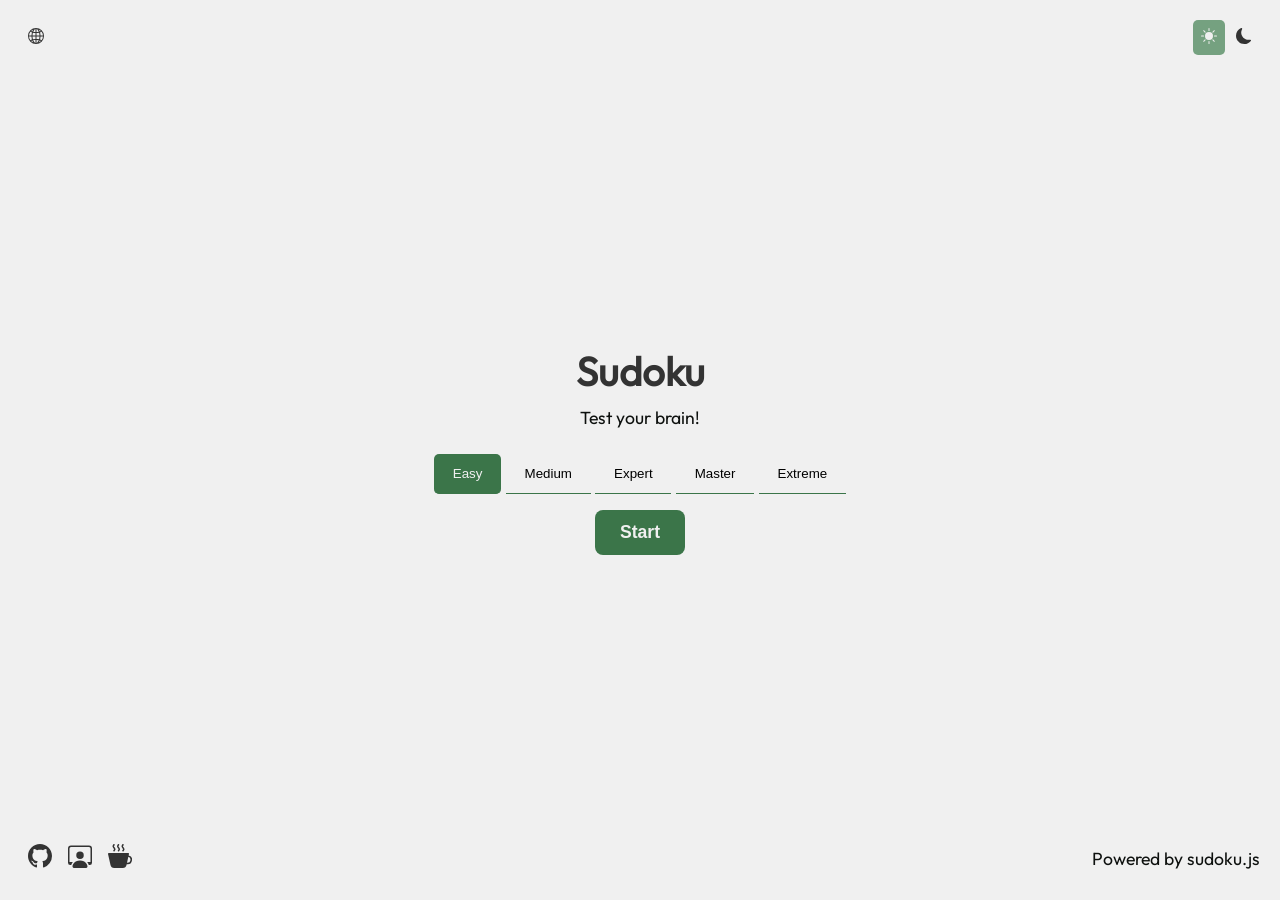
==== index.html @ 02da1714 "script and sudoku logic refactored" ====
<!DOCTYPE html>
<html lang="it">
    <head>
        <meta charset="UTF-8" />
        <meta name="viewport" content="width=device-width, initial-scale=1.0" />
        <script src="/js/lang.js"></script>
        <script src="/js/theme.js" defer></script>
        <script src="/js/sudoku.js"></script>
        <link rel="stylesheet" href="/css/style.css" />
        <link rel="icon" type="image/png" href="/icons/icon.png" />
        <title>Sudoku Game</title>
    </head>

    <body>
        <!-- HEADER -->
        <header>
            <div class="lang-btn">
                <button class="theme-toggle" id="lang-toggle">
                    <svg
                        xmlns="http://www.w3.org/2000/svg"
                        width="16"
                        height="16"
                        fill="currentColor"
                        class="bi bi-globe2"
                        viewBox="0 0 16 16">
                        <path
                            d="M0 8a8 8 0 1 1 16 0A8 8 0 0 1 0 8m7.5-6.923c-.67.204-1.335.82-1.887 1.855q-.215.403-.395.872c.705.157 1.472.257 2.282.287zM4.249 3.539q.214-.577.481-1.078a7 7 0 0 1 .597-.933A7 7 0 0 0 3.051 3.05q.544.277 1.198.49zM3.509 7.5c.036-1.07.188-2.087.436-3.008a9 9 0 0 1-1.565-.667A6.96 6.96 0 0 0 1.018 7.5zm1.4-2.741a12.3 12.3 0 0 0-.4 2.741H7.5V5.091c-.91-.03-1.783-.145-2.591-.332M8.5 5.09V7.5h2.99a12.3 12.3 0 0 0-.399-2.741c-.808.187-1.681.301-2.591.332zM4.51 8.5c.035.987.176 1.914.399 2.741A13.6 13.6 0 0 1 7.5 10.91V8.5zm3.99 0v2.409c.91.03 1.783.145 2.591.332.223-.827.364-1.754.4-2.741zm-3.282 3.696q.18.469.395.872c.552 1.035 1.218 1.65 1.887 1.855V11.91c-.81.03-1.577.13-2.282.287zm.11 2.276a7 7 0 0 1-.598-.933 9 9 0 0 1-.481-1.079 8.4 8.4 0 0 0-1.198.49 7 7 0 0 0 2.276 1.522zm-1.383-2.964A13.4 13.4 0 0 1 3.508 8.5h-2.49a6.96 6.96 0 0 0 1.362 3.675c.47-.258.995-.482 1.565-.667m6.728 2.964a7 7 0 0 0 2.275-1.521 8.4 8.4 0 0 0-1.197-.49 9 9 0 0 1-.481 1.078 7 7 0 0 1-.597.933M8.5 11.909v3.014c.67-.204 1.335-.82 1.887-1.855q.216-.403.395-.872A12.6 12.6 0 0 0 8.5 11.91zm3.555-.401c.57.185 1.095.409 1.565.667A6.96 6.96 0 0 0 14.982 8.5h-2.49a13.4 13.4 0 0 1-.437 3.008M14.982 7.5a6.96 6.96 0 0 0-1.362-3.675c-.47.258-.995.482-1.565.667.248.92.4 1.938.437 3.008zM11.27 2.461q.266.502.482 1.078a8.4 8.4 0 0 0 1.196-.49 7 7 0 0 0-2.275-1.52c.218.283.418.597.597.932m-.488 1.343a8 8 0 0 0-.395-.872C9.835 1.897 9.17 1.282 8.5 1.077V4.09c.81-.03 1.577-.13 2.282-.287z" />
                    </svg>
                </button>
                <ul id="lang-menu" class="hidden">
                    <li data-lang="en">🇬🇧 English</li>
                    <li data-lang="it">🇮🇹 Italiano</li>
                    <li data-lang="fr">🇫🇷 Français</li>
                    <li data-lang="de">🇩🇪 Deutsch</li>
                    <li data-lang="es">🇪🇸 Español</li>
                    <li data-lang="ja">🇯🇵 日本語</li>
                </ul>
            </div>

            <div class="theme-btns">
                <button class="theme-toggle active" id="light-mode">
                    <svg
                        xmlns="http://www.w3.org/2000/svg"
                        width="16"
                        height="16"
                        fill="currentColor"
                        class="bi bi-sun-fill"
                        viewBox="0 0 16 16">
                        <path
                            d="M8 12a4 4 0 1 0 0-8 4 4 0 0 0 0 8M8 0a.5.5 0 0 1 .5.5v2a.5.5 0 0 1-1 0v-2A.5.5 0 0 1 8 0m0 13a.5.5 0 0 1 .5.5v2a.5.5 0 0 1-1 0v-2A.5.5 0 0 1 8 13m8-5a.5.5 0 0 1-.5.5h-2a.5.5 0 0 1 0-1h2a.5.5 0 0 1 .5.5M3 8a.5.5 0 0 1-.5.5h-2a.5.5 0 0 1 0-1h2A.5.5 0 0 1 3 8m10.657-5.657a.5.5 0 0 1 0 .707l-1.414 1.415a.5.5 0 1 1-.707-.708l1.414-1.414a.5.5 0 0 1 .707 0m-9.193 9.193a.5.5 0 0 1 0 .707L3.05 13.657a.5.5 0 0 1-.707-.707l1.414-1.414a.5.5 0 0 1 .707 0m9.193 2.121a.5.5 0 0 1-.707 0l-1.414-1.414a.5.5 0 0 1 .707-.707l1.414 1.414a.5.5 0 0 1 0 .707M4.464 4.465a.5.5 0 0 1-.707 0L2.343 3.05a.5.5 0 1 1 .707-.707l1.414 1.414a.5.5 0 0 1 0 .708" />
                    </svg>
                </button>
                <button class="theme-toggle" id="dark-mode" disabled>
                    <svg
                        xmlns="http://www.w3.org/2000/svg"
                        width="16"
                        height="16"
                        fill="currentColor"
                        class="bi bi-moon-fill"
                        viewBox="0 0 16 16">
                        <path
                            d="M6 .278a.77.77 0 0 1 .08.858 7.2 7.2 0 0 0-.878 3.46c0 4.021 3.278 7.277 7.318 7.277q.792-.001 1.533-.16a.79.79 0 0 1 .81.316.73.73 0 0 1-.031.893A8.35 8.35 0 0 1 8.344 16C3.734 16 0 12.286 0 7.71 0 4.266 2.114 1.312 5.124.06A.75.75 0 0 1 6 .278" />
                    </svg>
                </button>
            </div>
        </header>

        <!-- GAME CONTAINER -->
        <div class="game-container">
            <div id="start-screen" class="screen active">
                <h1>Sudoku</h1>
                <p data-i18n="start-desc">Test your brain!</p>

                <div class="diff-select">
                    <button data-i18n="easy-diff" id="easy" class="Dselected">
                        Easy
                    </button>
                    <button data-i18n="medium-diff" id="medium">Medium</button>
                    <button data-i18n="expert-diff" id="expert">Expert</button>
                    <button data-i18n="master-diff" id="master">Master</button>
                    <button data-i18n="extreme-diff" id="extreme">
                        Extreme
                    </button>
                </div>

                <button id="start-button" class="button" data-i18n="start-btn">
                    Start
                </button>
            </div>

            <div id="game-screen" class="screen">
                <div class="top-board">
                    <div>
                        <span id="ms" data-i18n="mistakes"> Mistakes: </span>
                        <span id="err-counter">0</span>/3
                    </div>
                    <div>
                        <span id="tm" data-i18n="timer-g"> Time: </span>
                        <span id="timer-min">00</span>.
                        <span id="timer-sec">00</span>
                    </div>
                </div>

                <div class="board" id="board"></div>

                <div class="bottom-controls">
                    <div>
                        <button id="undo" class="theme-toggle">
                            <svg
                                xmlns="http://www.w3.org/2000/svg"
                                width="16"
                                height="16"
                                fill="currentColor"
                                class="bi bi-arrow-counterclockwise"
                                viewBox="0 0 16 16">
                                <path
                                    fill-rule="evenodd"
                                    d="M8 3a5 5 0 1 1-4.546 2.914.5.5 0 0 0-.908-.417A6 6 0 1 0 8 2z" />
                                <path
                                    d="M8 4.466V.534a.25.25 0 0 0-.41-.192L5.23 2.308a.25.25 0 0 0 0 .384l2.36 1.966A.25.25 0 0 0 8 4.466" />
                            </svg>
                        </button>
                        <span data-i18n="undo">Undo</span>
                    </div>
                    <div>
                        <div id="num-hint">2</div>
                        <button id="hint" class="theme-toggle">
                            <svg
                                xmlns="http://www.w3.org/2000/svg"
                                width="16"
                                height="16"
                                fill="currentColor"
                                class="bi bi-lightbulb"
                                viewBox="0 0 16 16">
                                <path
                                    d="M2 6a6 6 0 1 1 10.174 4.31c-.203.196-.359.4-.453.619l-.762 1.769A.5.5 0 0 1 10.5 13a.5.5 0 0 1 0 1 .5.5 0 0 1 0 1l-.224.447a1 1 0 0 1-.894.553H6.618a1 1 0 0 1-.894-.553L5.5 15a.5.5 0 0 1 0-1 .5.5 0 0 1 0-1 .5.5 0 0 1-.46-.302l-.761-1.77a2 2 0 0 0-.453-.618A5.98 5.98 0 0 1 2 6m6-5a5 5 0 0 0-3.479 8.592c.263.254.514.564.676.941L5.83 12h4.342l.632-1.467c.162-.377.413-.687.676-.941A5 5 0 0 0 8 1" />
                            </svg>
                        </button>
                        <span data-i18n="hint">Hint</span>
                    </div>
                </div>

                <div class="numbers-in" id="numPad">
                    <button data-num="1">1</button>
                    <button data-num="2">2</button>
                    <button data-num="3">3</button>
                    <button data-num="4">4</button>
                    <button data-num="5">5</button>
                    <button data-num="6">6</button>
                    <button data-num="7">7</button>
                    <button data-num="8">8</button>
                    <button data-num="9">9</button>
                </div>
            </div>

            <div id="over-screen" class="screen">
                <div class="gameOver">
                    <span data-i18n="retry-text">
                        Next time you'll do it!
                    </span>
                    <button
                        id="retry-button"
                        data-i18n="retry-btn"
                        class="button">
                        Retry
                    </button>
                </div>
            </div>

            <div id="win-screen" class="screen">
                <div class="gameOver">
                    <span data-i18n="win-text"> Yay! You solved it! </span>
                    <button
                        id="retry-button"
                        data-i18n="win-btn"
                        class="button">
                        Home
                    </button>
                </div>
            </div>
        </div>

        <!-- FOOTER -->
        <footer class="footer">
            <div class="links">
                <a
                    href="https://github.com/acrazypie/sudoku-game"
                    target="_blank"
                    id="github-ft">
                    <svg
                        xmlns="http://www.w3.org/2000/svg"
                        width="16"
                        height="16"
                        fill="currentColor"
                        class="bi bi-github"
                        viewBox="0 0 16 16">
                        <path
                            d="M8 0C3.58 0 0 3.58 0 8c0 3.54 2.29 6.53 5.47 7.59.4.07.55-.17.55-.38 0-.19-.01-.82-.01-1.49-2.01.37-2.53-.49-2.69-.94-.09-.23-.48-.94-.82-1.13-.28-.15-.68-.52-.01-.53.63-.01 1.08.58 1.23.82.72 1.21 1.87.87 2.33.66.07-.52.28-.87.51-1.07-1.78-.2-3.64-.89-3.64-3.95 0-.87.31-1.59.82-2.15-.08-.2-.36-1.02.08-2.12 0 0 .67-.21 2.2.82.64-.18 1.32-.27 2-.27s1.36.09 2 .27c1.53-1.04 2.2-.82 2.2-.82.44 1.1.16 1.92.08 2.12.51.56.82 1.27.82 2.15 0 3.07-1.87 3.75-3.65 3.95.29.25.54.73.54 1.48 0 1.07-.01 1.93-.01 2.2 0 .21.15.46.55.38A8.01 8.01 0 0 0 16 8c0-4.42-3.58-8-8-8" />
                    </svg>
                </a>

                <a href="https://egenesio.com" target="_blank" id="linkedin-ft"
                    ><svg
                        xmlns="http://www.w3.org/2000/svg"
                        width="16"
                        height="16"
                        fill="currentColor"
                        class="bi bi-person-workspace"
                        viewBox="0 0 16 16">
                        <path
                            d="M4 16s-1 0-1-1 1-4 5-4 5 3 5 4-1 1-1 1zm4-5.95a2.5 2.5 0 1 0 0-5 2.5 2.5 0 0 0 0 5" />
                        <path
                            d="M2 1a2 2 0 0 0-2 2v9.5A1.5 1.5 0 0 0 1.5 14h.653a5.4 5.4 0 0 1 1.066-2H1V3a1 1 0 0 1 1-1h12a1 1 0 0 1 1 1v9h-2.219c.554.654.89 1.373 1.066 2h.653a1.5 1.5 0 0 0 1.5-1.5V3a2 2 0 0 0-2-2z" />
                    </svg>
                </a>
                <a
                    href="https://ko-fi.com/egenesio"
                    target="_blank"
                    id="kofi-ft">
                    <svg
                        xmlns="http://www.w3.org/2000/svg"
                        width="16"
                        height="16"
                        fill="currentColor"
                        class="bi bi-cup-hot-fill"
                        viewBox="0 0 16 16">
                        <path
                            fill-rule="evenodd"
                            d="M.5 6a.5.5 0 0 0-.488.608l1.652 7.434A2.5 2.5 0 0 0 4.104 16h5.792a2.5 2.5 0 0 0 2.44-1.958l.131-.59a3 3 0 0 0 1.3-5.854l.221-.99A.5.5 0 0 0 13.5 6zM13 12.5a2 2 0 0 1-.316-.025l.867-3.898A2.001 2.001 0 0 1 13 12.5" />
                        <path
                            d="m4.4.8-.003.004-.014.019a4 4 0 0 0-.204.31 2 2 0 0 0-.141.267c-.026.06-.034.092-.037.103v.004a.6.6 0 0 0 .091.248c.075.133.178.272.308.445l.01.012c.118.158.26.347.37.543.112.2.22.455.22.745 0 .188-.065.368-.119.494a3 3 0 0 1-.202.388 5 5 0 0 1-.253.382l-.018.025-.005.008-.002.002A.5.5 0 0 1 3.6 4.2l.003-.004.014-.019a4 4 0 0 0 .204-.31 2 2 0 0 0 .141-.267c.026-.06.034-.092.037-.103a.6.6 0 0 0-.09-.252A4 4 0 0 0 3.6 2.8l-.01-.012a5 5 0 0 1-.37-.543A1.53 1.53 0 0 1 3 1.5c0-.188.065-.368.119-.494.059-.138.134-.274.202-.388a6 6 0 0 1 .253-.382l.025-.035A.5.5 0 0 1 4.4.8m3 0-.003.004-.014.019a4 4 0 0 0-.204.31 2 2 0 0 0-.141.267c-.026.06-.034.092-.037.103v.004a.6.6 0 0 0 .091.248c.075.133.178.272.308.445l.01.012c.118.158.26.347.37.543.112.2.22.455.22.745 0 .188-.065.368-.119.494a3 3 0 0 1-.202.388 5 5 0 0 1-.253.382l-.018.025-.005.008-.002.002A.5.5 0 0 1 6.6 4.2l.003-.004.014-.019a4 4 0 0 0 .204-.31 2 2 0 0 0 .141-.267c.026-.06.034-.092.037-.103a.6.6 0 0 0-.09-.252A4 4 0 0 0 6.6 2.8l-.01-.012a5 5 0 0 1-.37-.543A1.53 1.53 0 0 1 6 1.5c0-.188.065-.368.119-.494.059-.138.134-.274.202-.388a6 6 0 0 1 .253-.382l.025-.035A.5.5 0 0 1 7.4.8m3 0-.003.004-.014.019a4 4 0 0 0-.204.31 2 2 0 0 0-.141.267c-.026.06-.034.092-.037.103v.004a.6.6 0 0 0 .091.248c.075.133.178.272.308.445l.01.012c.118.158.26.347.37.543.112.2.22.455.22.745 0 .188-.065.368-.119.494a3 3 0 0 1-.202.388 5 5 0 0 1-.252.382l-.019.025-.005.008-.002.002A.5.5 0 0 1 9.6 4.2l.003-.004.014-.019a4 4 0 0 0 .204-.31 2 2 0 0 0 .141-.267c.026-.06.034-.092.037-.103a.6.6 0 0 0-.09-.252A4 4 0 0 0 9.6 2.8l-.01-.012a5 5 0 0 1-.37-.543A1.53 1.53 0 0 1 9 1.5c0-.188.065-.368.119-.494.059-.138.134-.274.202-.388a6 6 0 0 1 .253-.382l.025-.035A.5.5 0 0 1 10.4.8" />
                    </svg>
                </a>
            </div>
            <p data-i18n="powered">Powered by sudoku.js</p>
        </footer>
    </body>

    <script src="/js/script.js" defer></script>
</html>
---- css/style.css ----
@font-face {
    font-family: "Outfit Regular";
    src: url("/fonts/Outfit-Regular.ttf") format("truetype");
}

:root {
    --white: #f0f0f0;
    --black: #0d100e;
    --w-grey: #ececec;
    --light-grey: #c2c2c2;
    --dark-grey: #333;
    --dark-grey-acc: #666;
    --green-300: #3b7549;
    --green-400: #428151;
    --green-acc: #2d9748;
    --green-acc-shadow: #2d9747aa;

    --highlight: #6dd585d1;

    --light-bg: var(--white);
    --dark-bg: var(--black);

    --text-dark: var(--black);
    --text-light: var(--white);

    --font-regular: "Outfit Regular", sans-serif;

    --cell-size: 48px;
    --gap: 3px;
    --given-bg: var(--light-grey);
    --input-bg: var(--w-grey);
    --border: #222;
}

/* --- Reset & General Styles --- */
* {
    box-sizing: border-box;
    margin: 0;
    padding: 0;
}

body {
    font-family: var(--font-regular);
    background-color: var(--white);
    color: var(--text-dark);
    display: flex;
    flex-direction: column;
    justify-content: center;
    align-items: center;
    height: 100dvh;
}

/* --- Header --- */
header {
    padding: 20px 20px;
    position: absolute;
    top: 0;
    width: 100%;
    display: flex;
    align-items: flex-start;
    justify-content: space-between;
    gap: 0.5rem;
    z-index: 1;
}

.theme-toggle {
    padding: 0.5rem 0.5rem;
    color: var(--dark-grey);
    background: none;
    border: none;
    cursor: pointer;
}
.theme-toggle:disabled {
    opacity: 0.7;
}
.theme-toggle.active {
    color: var(--light-bg);
    background-color: var(--green-400);
    border-radius: 5px;
}

/* --- Language Menu --- */
#lang-menu {
    position: absolute;
    top: 3rem;
    left: 1rem;
    list-style: none;
    padding: 0.5rem 0;
    overflow: hidden;
    opacity: 0;
    transform: translateY(-10px);
    pointer-events: none;
    transition: opacity 0.3s ease, transform 0.3s ease;
    z-index: 100;
}

#lang-menu.show {
    opacity: 1;
    transform: translateY(0);
    pointer-events: auto;
    animation: popIn 0.25s ease forwards;
}
#lang-menu.hidden {
    animation: popIn 0.25s ease backwards;
}

@keyframes popIn {
    0% {
        opacity: 0;
        transform: translateY(-10px) scale(0.95);
    }
    100% {
        opacity: 1;
        transform: translateY(0) scale(1);
    }
}

#lang-menu li {
    display: flex;
    align-items: center;
    gap: 0.5rem; /* space between emoji and text */
    border-radius: 12px;
    padding: 0.5rem 1rem;
    cursor: pointer;
    color: var(--text-dark);
    transition: background 0.2s ease;
}

#lang-menu li:hover {
    color: var(--text-light);
    background-color: var(--dark-grey);
}

/* --- Screens Management --- */
.screen {
    display: none;
    text-align: center;
}

.screen.active {
    display: block;
}

/* --- Elements --- */
h1 {
    font-size: 2.5rem;
    margin-bottom: 10px;
    color: var(--dark-grey);
}

p {
    font-size: 1.1rem;
    margin-bottom: 25px;
}

.button {
    background-color: var(--green-300);
    color: var(--text-light);
    border: none;
    padding: 12px 25px;
    border-radius: 8px;
    font-size: 1.1rem;
    font-weight: bold;
    cursor: pointer;
    transition: background-color 0.2s ease;
}

.button:hover {
    background-color: var(--green-acc);
}

/* --- Difficulty ---*/
.diff-select {
    display: flex;
    margin: 1rem 0;
    gap: 0.3rem;
    color: var(--text-dark);
    height: 2.5rem;
    width: fit-content;
}
.diff-select button {
    border: none;
    background: transparent;
    border-radius: 0;
    border-bottom: 1px solid var(--green-300);
    padding: 0.6em 1.4em;
    cursor: pointer;
}
.diff-select button.Dselected {
    border-radius: 5px;
    background-color: var(--green-300);
    color: var(--text-light);
    transition: background-color 0.5s ease-in-out all;
}

/* --- Board Decorations ---*/
.top-board {
    display: flex;
    justify-content: space-between;
    align-items: center;
    height: 2rem;
    font-weight: 700;
    font-size: 1.2rem;
    margin: 0.5rem 1rem 0.5rem 1rem;
}

.bottom-controls {
    display: flex;
    align-items: center;
    justify-content: space-evenly;
    height: 5dvh;
    margin: 1.5rem;
    overflow: hidden;

    div {
        display: flex;
        flex-direction: column;
    }

    svg {
        scale: 1.3;
    }

    #num-hint {
        display: block;
        position: absolute;
        transform: translateY(-9px) translateX(13px);
        z-index: 999;
        font-size: 14px;
        width: 23px;
        height: 23px;
        aspect-ratio: 1/1;
        border: 2px solid var(--white);
        border-radius: 50%;
        background: var(--green-400);
        cursor: pointer;
    }
}

.numbers-in {
    display: flex;
    justify-content: space-evenly;
    height: 2.5rem;

    button {
        background-color: transparent;
        border: none;
        font-size: 1.5rem;
        padding: 5px 10px;
        cursor: pointer;
    }
}

/* --- Game Container ---*/
.controls {
    display: flex;
    flex-direction: column;
    gap: 8px;
    align-items: center;
    margin-bottom: 12px;
}

.board {
    display: grid;
    grid-template-columns: repeat(9, var(--cell-size));
    grid-template-rows: repeat(9, var(--cell-size));
    gap: var(--gap);
    width: calc(9 * var(--cell-size) + 8 * var(--gap));
    margin-bottom: 12px;
    user-select: none;
}

.cell {
    width: var(--cell-size);
    height: var(--cell-size);
    display: flex;
    align-items: center;
    justify-content: center;
    border: 1px solid #ccc;
    font-size: 18px;
    box-sizing: border-box;

    input {
        width: 100%;
        height: 100%;
        border: 0;
        text-align: center;
        font-size: 18px;
        background: transparent;
        outline: none;
    }
}

/* thicker borders for 3x3 boxes */
.cell.box-right {
    border-right: 2px solid var(--border);
}
.cell.box-left {
    border-left: 2px solid var(--border);
}
.cell.box-bottom {
    border-bottom: 2px solid var(--border);
}
.cell.box-top {
    border-top: 2px solid var(--border);
}

.given {
    background: var(--given-bg);
}
.invalid {
    background: #ffd6d6;
}

/* Highlight styles */
.selected {
    outline: 2px solid var(--green-acc);
    background-color: var(--highlight) !important;
    transition: background-color 0.2s, outline 0.2s;
}

.related {
    background-color: var(--highlight) !important;
    transition: background-color 0.2s;
}

.user-filled {
    background-color: var(--light-grey) !important;
}

.locked {
    pointer-events: none;
    opacity: 0.9;
}

.same-number {
    background-color: var(--green-acc) !important;
    box-shadow: 0 0 6px var(--green-acc-shadow);
    transition: background-color 0.2s, box-shadow 0.2s;
}

.gameOver {
    display: flex;
    flex-direction: column;
    align-items: center;
    gap: 1rem;

    span {
        font-size: 25px;
        font-weight: 400;
    }

    button {
        max-width: 7rem;
    }
}

/* --- Footer --- */
footer {
    padding: 20px 20px;
    position: absolute;
    bottom: 0;
    width: 100%;
    display: flex;
    align-items: center;
    justify-content: space-between;
    gap: 0.5rem;
    z-index: 1;
}

footer p {
    margin-bottom: 0;
    align-self: center;
}

.links {
    display: flex;
    gap: 1rem;
    padding: 0.5rem;
    justify-content: center;
}
.links svg {
    width: 24px;
    height: 24px;
    fill: var(--dark-grey);
}
.links a:hover svg {
    fill: var(--green-acc);
    transition: fill 0.3s ease;
    scale: 110%;
}

/* --- DARK THEME --- */
body.dark-theme {
    background-color: var(--dark-bg);
    color: var(--light-grey);
}
body.dark-theme h1 {
    color: var(--white);
}

body.dark-theme button {
    color: var(--text-dark);
}

body.dark-theme .theme-toggle {
    color: var(--light-grey);
}
body.dark-theme .theme-toggle.selected {
    color: var(--dark-bg);
}

body.dark-theme .game-header {
    color: var(--light-grey);
}

body.dark-theme #grid-container {
    background-color: var(--dark-bg);
}

body.dark-theme .links svg {
    fill: var(--light-grey);
}
body.dark-theme .links svg:hover {
    fill: var(--green-400);
}

body.dark-theme #lang-menu li {
    color: var(--text-light);
}

body.dark-theme #lang-menu li:hover {
    color: var(--text-dark);
    background-color: var(--light-grey);
}

body.dark-theme .diff-select button {
    color: var(--text-light);
}
body.dark-theme .diff-select button.selected {
    color: var(--text-dark);
}
body.dark-theme .bottom-controls #num-hint {
    border: 2px solid var(--black);
}
body.dark-theme .numbers-in button {
    color: var(--text-light);
}

/* --- THEME TRANSITION --- */
body,
h1,
button,
.game-container,
.game-header,
.theme-toggle,
#grid-container,
.links svg .bottom-controls,
#lang-menu,
.diff-select {
    transition: background-color 0.4s ease, color 0.4s ease, fill 0.4s ease;
}
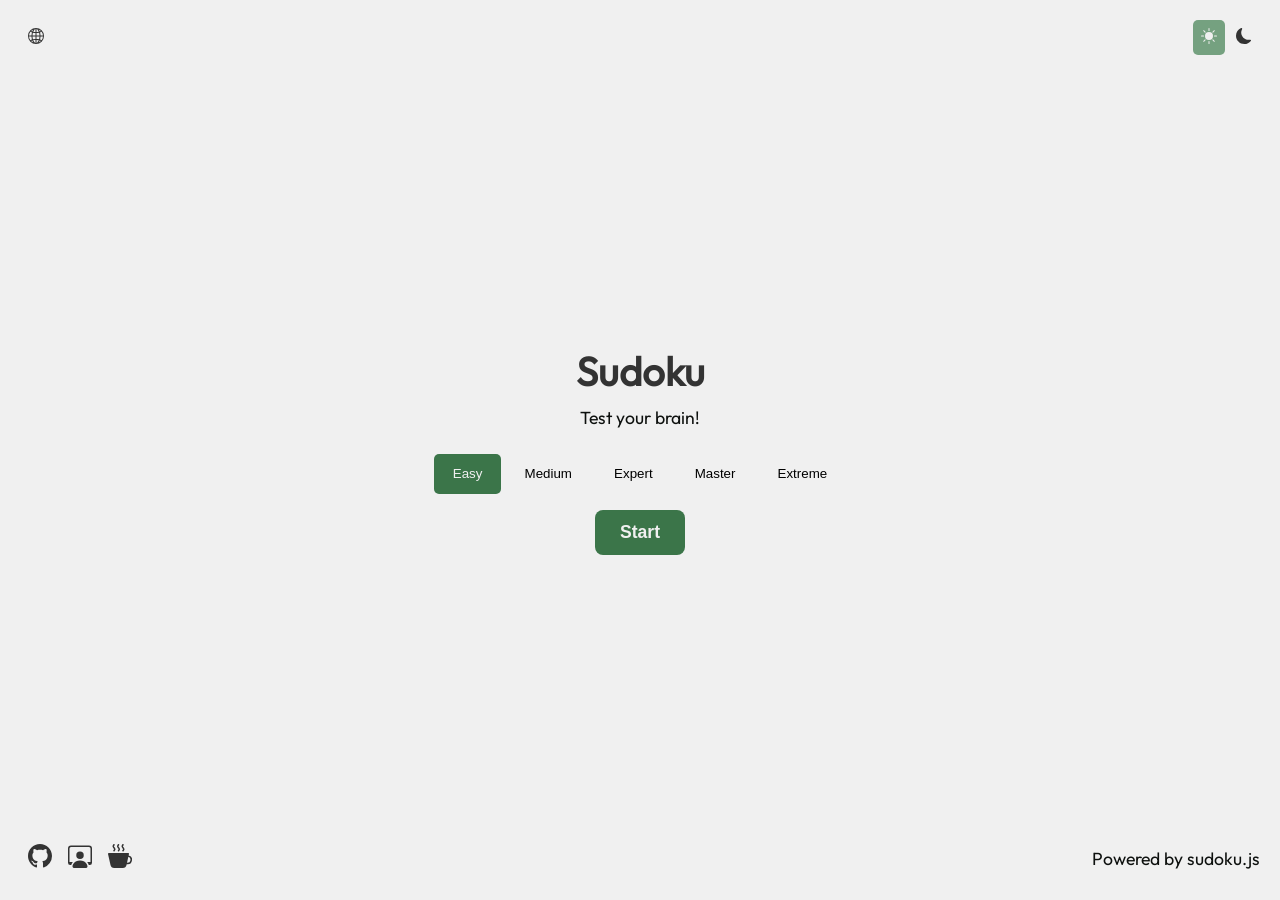
==== commit 804df84b: "fix: cleaned up duplicate imports, added default export to sudoku.js, removed erroneous solution cal" ====
--- a/index.html
+++ b/index.html
@@ -236,5 +236,5 @@
         </footer>
     </body>
 
-    <script src="/js/script.js" defer></script>
+    <script type="module" src="/js/script.js" defer></script>
 </html>
--- a/css/style.css
+++ b/css/style.css
@@ -182,7 +182,6 @@
     border: none;
     background: transparent;
     border-radius: 0;
-    border-bottom: 1px solid var(--green-300);
     padding: 0.6em 1.4em;
     cursor: pointer;
 }
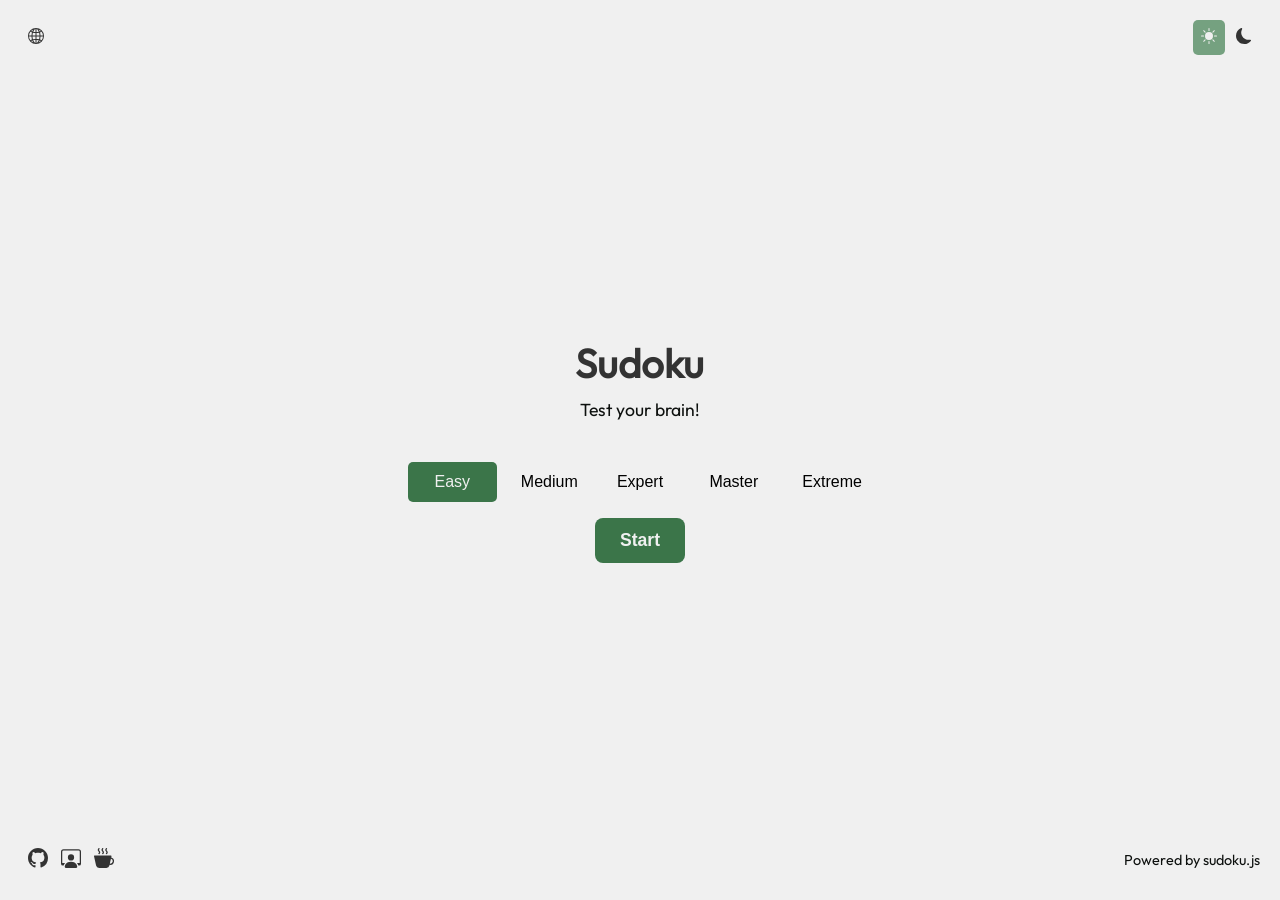
==== commit 8cdfd540: "feat: update game screens and improve UI responsiveness" ====
--- a/index.html
+++ b/index.html
@@ -1,13 +1,12 @@
-<!DOCTYPE html>
+<!doctype html>
 <html lang="it">
     <head>
         <meta charset="UTF-8" />
         <meta name="viewport" content="width=device-width, initial-scale=1.0" />
-        <script src="/js/lang.js"></script>
-        <script src="/js/theme.js" defer></script>
-        <script src="/js/sudoku.js"></script>
-        <link rel="stylesheet" href="/css/style.css" />
-        <link rel="icon" type="image/png" href="/icons/icon.png" />
+        <script src="js/lang.js"></script>
+        <script src="js/theme.js" defer></script>
+        <link rel="stylesheet" href="css/style.css" />
+        <link rel="icon" type="image/png" href="icons/icon.png" />
         <title>Sudoku Game</title>
     </head>
 
@@ -159,7 +158,7 @@
                         Next time you'll do it!
                     </span>
                     <button
-                        id="retry-button"
+                        id="over-button"
                         data-i18n="retry-btn"
                         class="button">
                         Retry
@@ -170,10 +169,7 @@
             <div id="win-screen" class="screen">
                 <div class="gameOver">
                     <span data-i18n="win-text"> Yay! You solved it! </span>
-                    <button
-                        id="retry-button"
-                        data-i18n="win-btn"
-                        class="button">
+                    <button id="home-button" data-i18n="win-btn" class="button">
                         Home
                     </button>
                 </div>
@@ -236,5 +232,5 @@
         </footer>
     </body>
 
-    <script type="module" src="/js/script.js" defer></script>
+    <script type="module" src="js/script.js" defer></script>
 </html>
--- a/css/style.css
+++ b/css/style.css
@@ -26,10 +26,13 @@
     --font-regular: "Outfit Regular", sans-serif;
 
     --cell-size: 48px;
-    --gap: 3px;
-    --given-bg: var(--light-grey);
+    --gap: 1px;
+    --given-bg: #f8f9fa;
     --input-bg: var(--w-grey);
-    --border: #222;
+    --border: #9ca3af;
+    --thick-border: 3px;
+    --error-bg: #fecaca;
+    --error-border: #f87171;
 }
 
 /* --- Reset & General Styles --- */
@@ -90,7 +93,9 @@
     opacity: 0;
     transform: translateY(-10px);
     pointer-events: none;
-    transition: opacity 0.3s ease, transform 0.3s ease;
+    transition:
+        opacity 0.3s ease,
+        transform 0.3s ease;
     z-index: 100;
 }
 
@@ -135,10 +140,34 @@
 .screen {
     display: none;
     text-align: center;
+    width: 100%;
+    max-width: 100%;
 }
 
 .screen.active {
-    display: block;
+    display: flex;
+    flex-direction: column;
+    align-items: center;
+    justify-content: center;
+    min-height: 70vh;
+    padding: 2rem 1rem;
+}
+
+#start-screen {
+    /* Specific start screen styles if needed */
+}
+
+#game-screen {
+    flex-direction: column;
+    justify-content: flex-start;
+    padding: 1rem;
+    min-height: auto;
+}
+
+#over-screen,
+#win-screen {
+    flex-direction: column;
+    justify-content: center;
 }
 
 /* --- Elements --- */
@@ -172,18 +201,25 @@
 /* --- Difficulty ---*/
 .diff-select {
     display: flex;
-    margin: 1rem 0;
+    margin: 1rem auto;
     gap: 0.3rem;
     color: var(--text-dark);
     height: 2.5rem;
     width: fit-content;
+    flex-wrap: wrap;
+    justify-content: center;
+    max-width: 90vw;
 }
 .diff-select button {
     border: none;
     background: transparent;
     border-radius: 0;
-    padding: 0.6em 1.4em;
+    padding: 0.6em 1.2em;
     cursor: pointer;
+    font-size: 1rem;
+    white-space: nowrap;
+    flex: 1;
+    min-width: 80px;
 }
 .diff-select button.Dselected {
     border-radius: 5px;
@@ -263,10 +299,20 @@
     display: grid;
     grid-template-columns: repeat(9, var(--cell-size));
     grid-template-rows: repeat(9, var(--cell-size));
-    gap: var(--gap);
-    width: calc(9 * var(--cell-size) + 8 * var(--gap));
+    gap: 0;
+    width: calc(9 * var(--cell-size));
     margin-bottom: 12px;
     user-select: none;
+    border: var(--thick-border) solid var(--border);
+    background-color: var(--w-grey);
+    box-shadow:
+        0 4px 6px -1px rgba(0, 0, 0, 0.1),
+        0 2px 4px -1px rgba(0, 0, 0, 0.06);
+    border-radius: 8px;
+    overflow: hidden;
+    max-width: 90vw;
+    max-height: 50vh;
+    aspect-ratio: 1;
 }
 
 .cell {
@@ -275,9 +321,13 @@
     display: flex;
     align-items: center;
     justify-content: center;
-    border: 1px solid #ccc;
+    border: 1px solid var(--border);
     font-size: 18px;
     box-sizing: border-box;
+    background-color: var(--w-grey);
+    cursor: pointer;
+    position: relative;
+    transition: all 0.2s ease;
 
     input {
         width: 100%;
@@ -287,35 +337,68 @@
         font-size: 18px;
         background: transparent;
         outline: none;
-    }
-}
-
-/* thicker borders for 3x3 boxes */
-.cell.box-right {
-    border-right: 2px solid var(--border);
-}
-.cell.box-left {
-    border-left: 2px solid var(--border);
-}
-.cell.box-bottom {
-    border-bottom: 2px solid var(--border);
-}
-.cell.box-top {
-    border-top: 2px solid var(--border);
+        cursor: pointer;
+    }
+
+    &:hover {
+        background-color: #e5e7eb;
+    }
+}
+
+/* 3x3 block separators */
+.cell:nth-child(3n) {
+    border-right: var(--thick-border) solid var(--border);
+}
+
+.cell:nth-child(n + 19):nth-child(-n + 27),
+.cell:nth-child(n + 46):nth-child(-n + 54) {
+    border-bottom: var(--thick-border) solid var(--border);
 }
 
 .given {
-    background: var(--given-bg);
-}
+    background-color: var(--given-bg);
+    font-weight: 600;
+    color: var(--dark-grey);
+    cursor: pointer;
+
+    input {
+        cursor: pointer;
+        font-weight: 600;
+    }
+
+    &:hover {
+        background-color: #e5e7eb;
+    }
+}
+
 .invalid {
-    background: #ffd6d6;
+    background-color: var(--error-bg) !important;
+    border-color: var(--error-border) !important;
+    animation: shake 0.3s ease-in-out;
+}
+
+@keyframes shake {
+    0%,
+    100% {
+        transform: translateX(0);
+    }
+    25% {
+        transform: translateX(-2px);
+    }
+    75% {
+        transform: translateX(2px);
+    }
 }
 
 /* Highlight styles */
 .selected {
     outline: 2px solid var(--green-acc);
+    outline-offset: -2px;
     background-color: var(--highlight) !important;
-    transition: background-color 0.2s, outline 0.2s;
+    transition:
+        background-color 0.2s,
+        outline 0.2s;
+    z-index: 10;
 }
 
 .related {
@@ -324,7 +407,16 @@
 }
 
 .user-filled {
-    background-color: var(--light-grey) !important;
+    background-color: #f9fafb !important;
+    cursor: pointer;
+}
+
+.user-filled:hover {
+    background-color: #f3f4f6 !important;
+}
+
+.user-filled input {
+    cursor: pointer;
 }
 
 .locked {
@@ -335,7 +427,9 @@
 .same-number {
     background-color: var(--green-acc) !important;
     box-shadow: 0 0 6px var(--green-acc-shadow);
-    transition: background-color 0.2s, box-shadow 0.2s;
+    transition:
+        background-color 0.2s,
+        box-shadow 0.2s;
 }
 
 .gameOver {
@@ -370,17 +464,18 @@
 footer p {
     margin-bottom: 0;
     align-self: center;
+    font-size: 0.9rem;
 }
 
 .links {
     display: flex;
-    gap: 1rem;
+    gap: 0.8rem;
     padding: 0.5rem;
     justify-content: center;
 }
 .links svg {
-    width: 24px;
-    height: 24px;
+    width: 20px;
+    height: 20px;
     fill: var(--dark-grey);
 }
 .links a:hover svg {
@@ -389,6 +484,16 @@
     scale: 110%;
 }
 
+/* --- DARK THEME VARIABLES --- */
+body.dark-theme {
+    --given-bg: #1b5e20;
+    --input-bg: #1b3a1b;
+    --border: #2d6b3b;
+    --error-bg: #7f1d1d;
+    --error-border: #dc2626;
+    --highlight: #2d9748d1;
+}
+
 /* --- DARK THEME --- */
 body.dark-theme {
     background-color: var(--dark-bg);
@@ -444,6 +549,241 @@
 }
 body.dark-theme .numbers-in button {
     color: var(--text-light);
+}
+
+body.dark-theme .board {
+    background-color: var(--input-bg);
+}
+
+body.dark-theme .cell {
+    background-color: var(--input-bg);
+    border-color: var(--border);
+}
+
+body.dark-theme .cell:hover {
+    background-color: #2d6b3b;
+}
+
+body.dark-theme .user-filled {
+    background-color: #1b5e20 !important;
+    cursor: pointer;
+}
+
+body.dark-theme .user-filled:hover {
+    background-color: #2d6b3b !important;
+}
+
+/* --- MOBILE RESPONSIVE --- */
+@media (max-width: 768px) {
+    :root {
+        --cell-size: min(40px, 9vw);
+        --thick-border: 2px;
+        --border: #9ca3af;
+    }
+
+    body {
+        padding: 10px;
+        justify-content: flex-start;
+        padding-top: 60px;
+    }
+
+    header {
+        padding: 10px 15px;
+    }
+
+    footer {
+        padding: 10px 15px;
+    }
+
+    .game-container {
+        width: 100%;
+        max-width: 100vw;
+    }
+
+    #game-screen.active {
+        padding: 0.8rem 0.5rem;
+        gap: 0.8rem;
+    }
+
+    .board {
+        max-width: 95vw;
+        max-height: 70vh;
+        margin: 0 auto;
+        border-radius: 6px;
+    }
+
+    .cell {
+        font-size: min(16px, 4vw);
+    }
+
+    .cell input {
+        font-size: min(16px, 4vw);
+    }
+
+    .screen.active h1 {
+        font-size: 2.2rem;
+        margin-bottom: 1rem;
+    }
+
+    .screen.active p {
+        font-size: 1rem;
+        margin-bottom: 2rem;
+        max-width: 90%;
+        margin-left: auto;
+        margin-right: auto;
+    }
+
+    .top-board {
+        font-size: 0.95rem;
+        margin: 0.3rem 0.5rem;
+        height: 1.5rem;
+    }
+
+    .bottom-controls {
+        margin: 0.8rem 0;
+        height: auto;
+        gap: 1rem;
+    }
+
+    .numbers-in button {
+        font-size: 1.2rem;
+        padding: 6px 4px;
+    }
+
+    .screen.active {
+        padding: 1rem;
+        min-height: 60vh;
+    }
+
+    #start-screen.active {
+        padding: 1rem;
+        min-height: 70vh;
+    }
+
+    .diff-select {
+        height: auto;
+        flex-wrap: wrap;
+        gap: 0.3rem;
+        max-width: 85vw;
+        margin: 1.5rem auto;
+    }
+
+    .diff-select button {
+        font-size: 0.9rem;
+        padding: 0.6em 1em;
+        min-width: 70px;
+        flex: 1;
+    }
+
+    .button {
+        padding: 12px 24px;
+        font-size: 1rem;
+        margin-top: 1rem;
+        min-width: 120px;
+    }
+}
+
+@media (max-width: 480px) {
+    :root {
+        --cell-size: min(32px, 10vw);
+        --thick-border: 2px;
+        --border: #9ca3af;
+    }
+
+    body {
+        padding: 8px;
+        padding-top: 55px;
+    }
+
+    #game-screen.active {
+        padding: 0.6rem 0.4rem;
+        gap: 0.6rem;
+    }
+
+    .board {
+        max-height: 75vh;
+        margin: 0 auto;
+    }
+
+    .cell {
+        font-size: min(14px, 3.5vw);
+    }
+
+    .cell input {
+        font-size: min(14px, 3.5vw);
+    }
+
+    .screen.active h1 {
+        font-size: 1.8rem;
+        margin-bottom: 0.8rem;
+    }
+
+    .screen.active p {
+        font-size: 0.95rem;
+        margin-bottom: 1.5rem;
+        max-width: 95%;
+    }
+
+    .top-board {
+        font-size: 0.9rem;
+        margin: 0.2rem;
+        height: 1.3rem;
+    }
+
+    .bottom-controls {
+        margin: 0.6rem 0;
+        height: auto;
+        gap: 0.8rem;
+    }
+
+    .diff-select {
+        margin: 1rem auto;
+        gap: 0.2rem;
+        max-width: 90%;
+    }
+
+    .diff-select button {
+        font-size: 0.85rem;
+        padding: 0.5em 0.8em;
+        min-width: 60px;
+    }
+
+    .button {
+        padding: 10px 20px;
+        font-size: 0.95rem;
+        min-width: 100px;
+        margin-top: 0.8rem;
+    }
+
+    .numbers-in button {
+        font-size: 1rem;
+        padding: 6px 4px;
+    }
+
+    .bottom-controls svg {
+        scale: 1;
+    }
+
+    footer {
+        padding: 8px;
+        flex-direction: column;
+        gap: 0.3rem;
+    }
+
+    footer p {
+        font-size: 0.8rem;
+        order: 2;
+    }
+
+    .links {
+        order: 1;
+        gap: 0.6rem;
+    }
+
+    .links svg {
+        width: 18px;
+        height: 18px;
+    }
 }
 
 /* --- THEME TRANSITION --- */
@@ -457,5 +797,8 @@
 .links svg .bottom-controls,
 #lang-menu,
 .diff-select {
-    transition: background-color 0.4s ease, color 0.4s ease, fill 0.4s ease;
-}
+    transition:
+        background-color 0.4s ease,
+        color 0.4s ease,
+        fill 0.4s ease;
+}
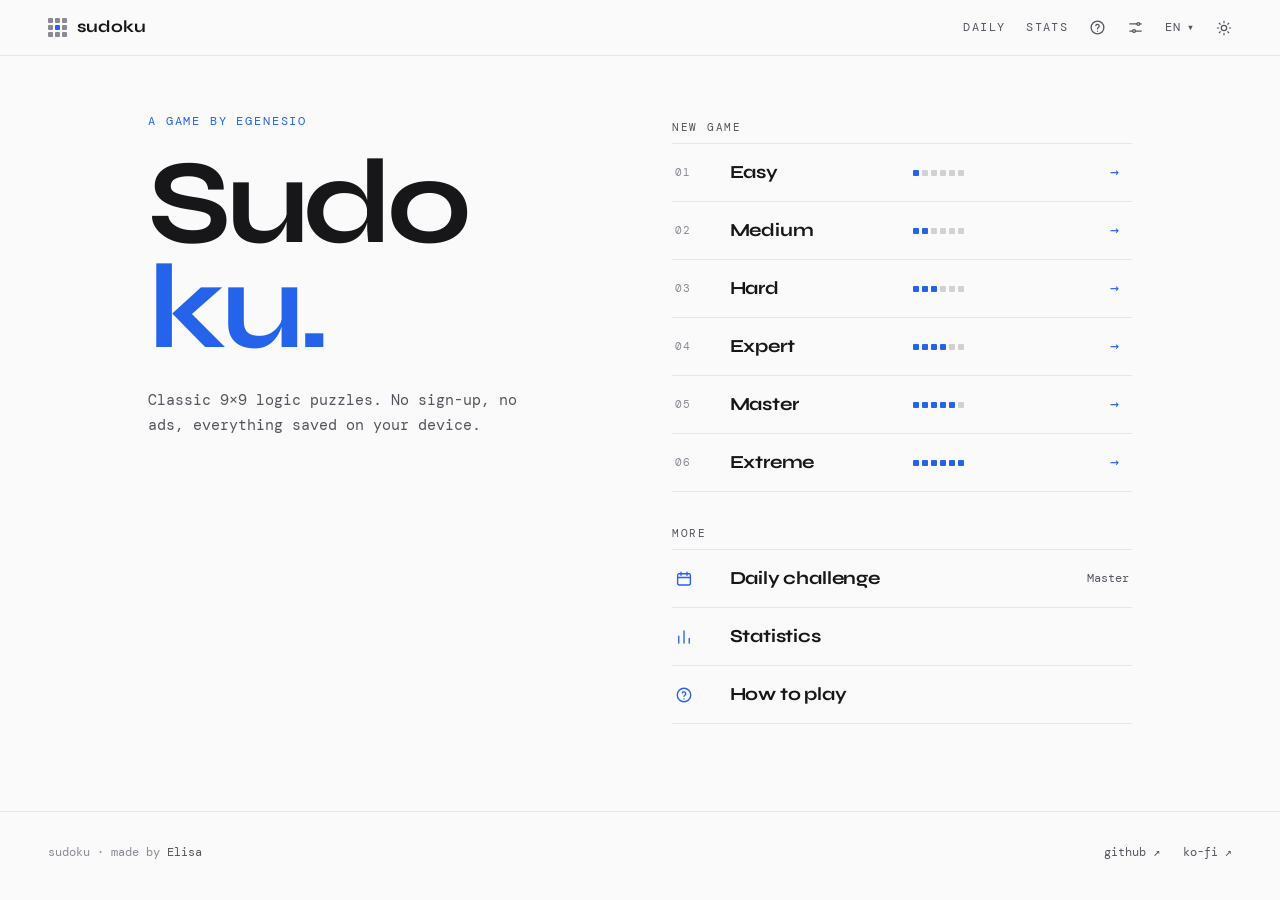
==== commit 1c1e089d: "feat: rebuild sudoku with real generator, daily challenges and PWA icons Replace the fixed-puzzle st" ====
--- a/index.html
+++ b/index.html
@@ -1,236 +1,414 @@
 <!doctype html>
-<html lang="it">
+<html lang="en">
     <head>
-        <meta charset="UTF-8" />
-        <meta name="viewport" content="width=device-width, initial-scale=1.0" />
-        <script src="js/lang.js"></script>
+        <meta charset="utf-8" />
+        <meta name="viewport" content="width=device-width, initial-scale=1, viewport-fit=cover" />
+        <title>Sudoku</title>
+        <meta
+            name="description"
+            content="Free sudoku with six levels, daily challenges, notes, hints and statistics. No sign-up, no ads." />
+        <meta name="theme-color" content="#0a0a0a" media="(prefers-color-scheme: dark)" />
+        <meta name="theme-color" content="#fafafa" media="(prefers-color-scheme: light)" />
+        <!-- browser tab -->
+        <link rel="icon" href="icons/favicon.ico" sizes="32x32" />
+        <link rel="icon" type="image/svg+xml" href="icons/favicon.svg" />
+        <link rel="icon" type="image/png" sizes="96x96" href="icons/favicon-96.png" />
+        <!-- iOS home screen -->
+        <link rel="apple-touch-icon" sizes="180x180" href="icons/apple-touch-icon.png" />
+        <meta name="apple-mobile-web-app-capable" content="yes" />
+        <meta name="mobile-web-app-capable" content="yes" />
+        <meta name="apple-mobile-web-app-title" content="Sudoku" />
+        <meta name="apple-mobile-web-app-status-bar-style" content="black-translucent" />
+        <!-- Android home screen -->
+        <link rel="manifest" href="manifest.webmanifest" />
+        <script>
+            /* set the theme before first paint: saved choice, else the system setting */
+            (function () {
+                var t;
+                try {
+                    t = localStorage.getItem("theme");
+                } catch (e) {}
+                if (t !== "light" && t !== "dark")
+                    t = matchMedia("(prefers-color-scheme: light)").matches ? "light" : "dark";
+                document.documentElement.setAttribute("data-theme", t);
+            })();
+        </script>
+        <link rel="preload" href="fonts/syne-latin-700-normal.woff2" as="font" type="font/woff2" crossorigin />
+        <link rel="preload" href="fonts/dm-mono-latin-400-normal.woff2" as="font" type="font/woff2" crossorigin />
+        <link rel="stylesheet" href="css/style.css" />
         <script src="js/theme.js" defer></script>
-        <link rel="stylesheet" href="css/style.css" />
-        <link rel="icon" type="image/png" href="icons/icon.png" />
-        <title>Sudoku Game</title>
+        <script type="module" src="js/game.js"></script>
     </head>
-
     <body>
-        <!-- HEADER -->
-        <header>
-            <div class="lang-btn">
-                <button class="theme-toggle" id="lang-toggle">
-                    <svg
-                        xmlns="http://www.w3.org/2000/svg"
-                        width="16"
-                        height="16"
-                        fill="currentColor"
-                        class="bi bi-globe2"
-                        viewBox="0 0 16 16">
-                        <path
-                            d="M0 8a8 8 0 1 1 16 0A8 8 0 0 1 0 8m7.5-6.923c-.67.204-1.335.82-1.887 1.855q-.215.403-.395.872c.705.157 1.472.257 2.282.287zM4.249 3.539q.214-.577.481-1.078a7 7 0 0 1 .597-.933A7 7 0 0 0 3.051 3.05q.544.277 1.198.49zM3.509 7.5c.036-1.07.188-2.087.436-3.008a9 9 0 0 1-1.565-.667A6.96 6.96 0 0 0 1.018 7.5zm1.4-2.741a12.3 12.3 0 0 0-.4 2.741H7.5V5.091c-.91-.03-1.783-.145-2.591-.332M8.5 5.09V7.5h2.99a12.3 12.3 0 0 0-.399-2.741c-.808.187-1.681.301-2.591.332zM4.51 8.5c.035.987.176 1.914.399 2.741A13.6 13.6 0 0 1 7.5 10.91V8.5zm3.99 0v2.409c.91.03 1.783.145 2.591.332.223-.827.364-1.754.4-2.741zm-3.282 3.696q.18.469.395.872c.552 1.035 1.218 1.65 1.887 1.855V11.91c-.81.03-1.577.13-2.282.287zm.11 2.276a7 7 0 0 1-.598-.933 9 9 0 0 1-.481-1.079 8.4 8.4 0 0 0-1.198.49 7 7 0 0 0 2.276 1.522zm-1.383-2.964A13.4 13.4 0 0 1 3.508 8.5h-2.49a6.96 6.96 0 0 0 1.362 3.675c.47-.258.995-.482 1.565-.667m6.728 2.964a7 7 0 0 0 2.275-1.521 8.4 8.4 0 0 0-1.197-.49 9 9 0 0 1-.481 1.078 7 7 0 0 1-.597.933M8.5 11.909v3.014c.67-.204 1.335-.82 1.887-1.855q.216-.403.395-.872A12.6 12.6 0 0 0 8.5 11.91zm3.555-.401c.57.185 1.095.409 1.565.667A6.96 6.96 0 0 0 14.982 8.5h-2.49a13.4 13.4 0 0 1-.437 3.008M14.982 7.5a6.96 6.96 0 0 0-1.362-3.675c-.47.258-.995.482-1.565.667.248.92.4 1.938.437 3.008zM11.27 2.461q.266.502.482 1.078a8.4 8.4 0 0 0 1.196-.49 7 7 0 0 0-2.275-1.52c.218.283.418.597.597.932m-.488 1.343a8 8 0 0 0-.395-.872C9.835 1.897 9.17 1.282 8.5 1.077V4.09c.81-.03 1.577-.13 2.282-.287z" />
+        <!-- NAV -->
+        <nav class="nav" aria-label="Main">
+            <a href="#/" class="nav__logo" aria-label="Sudoku home">
+                <span class="nav__mark" aria-hidden="true"
+                    ><i></i><i></i><i></i><i></i><i class="on"></i><i></i><i></i><i></i><i></i></span
+                >sudoku
+            </a>
+            <div class="nav__links">
+                <a href="#/daily" class="nav__btn nav__text" data-route="daily" data-i18n="nav-daily">Daily</a>
+                <a href="#/stats" class="nav__btn nav__text" data-route="stats" data-i18n="nav-stats">Stats</a>
+                <button type="button" class="nav__btn nav__icon" id="open-rules" data-i18n-label="rules-title">
+                    <svg viewBox="0 0 24 24" aria-hidden="true">
+                        <circle cx="12" cy="12" r="9" />
+                        <path d="M9.6 9.2a2.5 2.5 0 0 1 4.8 1c0 1.7-2.4 2.2-2.4 3.6M12 17.2h.01" />
                     </svg>
                 </button>
-                <ul id="lang-menu" class="hidden">
-                    <li data-lang="en">🇬🇧 English</li>
-                    <li data-lang="it">🇮🇹 Italiano</li>
-                    <li data-lang="fr">🇫🇷 Français</li>
-                    <li data-lang="de">🇩🇪 Deutsch</li>
-                    <li data-lang="es">🇪🇸 Español</li>
-                    <li data-lang="ja">🇯🇵 日本語</li>
-                </ul>
-            </div>
-
-            <div class="theme-btns">
-                <button class="theme-toggle active" id="light-mode">
-                    <svg
-                        xmlns="http://www.w3.org/2000/svg"
-                        width="16"
-                        height="16"
-                        fill="currentColor"
-                        class="bi bi-sun-fill"
-                        viewBox="0 0 16 16">
-                        <path
-                            d="M8 12a4 4 0 1 0 0-8 4 4 0 0 0 0 8M8 0a.5.5 0 0 1 .5.5v2a.5.5 0 0 1-1 0v-2A.5.5 0 0 1 8 0m0 13a.5.5 0 0 1 .5.5v2a.5.5 0 0 1-1 0v-2A.5.5 0 0 1 8 13m8-5a.5.5 0 0 1-.5.5h-2a.5.5 0 0 1 0-1h2a.5.5 0 0 1 .5.5M3 8a.5.5 0 0 1-.5.5h-2a.5.5 0 0 1 0-1h2A.5.5 0 0 1 3 8m10.657-5.657a.5.5 0 0 1 0 .707l-1.414 1.415a.5.5 0 1 1-.707-.708l1.414-1.414a.5.5 0 0 1 .707 0m-9.193 9.193a.5.5 0 0 1 0 .707L3.05 13.657a.5.5 0 0 1-.707-.707l1.414-1.414a.5.5 0 0 1 .707 0m9.193 2.121a.5.5 0 0 1-.707 0l-1.414-1.414a.5.5 0 0 1 .707-.707l1.414 1.414a.5.5 0 0 1 0 .707M4.464 4.465a.5.5 0 0 1-.707 0L2.343 3.05a.5.5 0 1 1 .707-.707l1.414 1.414a.5.5 0 0 1 0 .708" />
+                <button type="button" class="nav__btn nav__icon" id="open-settings" data-i18n-label="settings">
+                    <svg viewBox="0 0 24 24" aria-hidden="true">
+                        <path d="M4 7h10M18 7h2M4 17h4M12 17h8" />
+                        <circle cx="16" cy="7" r="2" />
+                        <circle cx="10" cy="17" r="2" />
                     </svg>
                 </button>
-                <button class="theme-toggle" id="dark-mode" disabled>
-                    <svg
-                        xmlns="http://www.w3.org/2000/svg"
-                        width="16"
-                        height="16"
-                        fill="currentColor"
-                        class="bi bi-moon-fill"
-                        viewBox="0 0 16 16">
-                        <path
-                            d="M6 .278a.77.77 0 0 1 .08.858 7.2 7.2 0 0 0-.878 3.46c0 4.021 3.278 7.277 7.318 7.277q.792-.001 1.533-.16a.79.79 0 0 1 .81.316.73.73 0 0 1-.031.893A8.35 8.35 0 0 1 8.344 16C3.734 16 0 12.286 0 7.71 0 4.266 2.114 1.312 5.124.06A.75.75 0 0 1 6 .278" />
-                    </svg>
+                <div class="nav-lang">
+                    <button
+                        type="button"
+                        class="nav__btn"
+                        id="lang-toggle"
+                        aria-label="Change language"
+                        aria-haspopup="true"
+                        aria-expanded="false">
+                        <span id="lang-current">EN</span>
+                        <span class="nav__arrow" aria-hidden="true">▾</span>
+                    </button>
+                    <ul id="lang-menu" class="lang-menu">
+                        <li data-lang="en" role="button" tabindex="0"><span>EN</span>English</li>
+                        <li data-lang="it" role="button" tabindex="0"><span>IT</span>Italiano</li>
+                        <li data-lang="fr" role="button" tabindex="0"><span>FR</span>Français</li>
+                        <li data-lang="de" role="button" tabindex="0"><span>DE</span>Deutsch</li>
+                        <li data-lang="es" role="button" tabindex="0"><span>ES</span>Español</li>
+                        <li data-lang="ja" role="button" tabindex="0"><span>JA</span>日本語</li>
+                    </ul>
+                </div>
+                <button type="button" class="nav__btn nav__icon" id="theme-toggle" aria-label="Switch light or dark theme">
+                    <span class="theme-icon"
+                        ><svg class="icon-moon" viewBox="0 0 24 24" aria-hidden="true">
+                            <path d="M21 12.79A9 9 0 1 1 11.21 3 7 7 0 0 0 21 12.79z" /></svg
+                        ><svg class="icon-sun" viewBox="0 0 24 24" aria-hidden="true">
+                            <circle cx="12" cy="12" r="4" />
+                            <path
+                                d="M12 2v2M12 20v2M4.93 4.93l1.41 1.41M17.66 17.66l1.41 1.41M2 12h2M20 12h2M6.34 17.66l-1.41 1.41M19.07 4.93l-1.41 1.41" /></svg
+                    ></span>
                 </button>
             </div>
-        </header>
-
-        <!-- GAME CONTAINER -->
-        <div class="game-container">
-            <div id="start-screen" class="screen active">
-                <h1>Sudoku</h1>
-                <p data-i18n="start-desc">Test your brain!</p>
-
-                <div class="diff-select">
-                    <button data-i18n="easy-diff" id="easy" class="Dselected">
-                        Easy
-                    </button>
-                    <button data-i18n="medium-diff" id="medium">Medium</button>
-                    <button data-i18n="expert-diff" id="expert">Expert</button>
-                    <button data-i18n="master-diff" id="master">Master</button>
-                    <button data-i18n="extreme-diff" id="extreme">
-                        Extreme
+        </nav>
+
+        <main class="app" id="main">
+            <!-- HOME -->
+            <section id="screen-home" class="screen" data-screen="home">
+                <div class="home">
+                    <div class="home__intro">
+                        <p class="tag">a game by egenesio</p>
+                        <h1 class="title"><span>Sudo</span><span class="accent">ku.</span></h1>
+                        <p class="lede" data-i18n="start-desc">
+                            Classic 9×9 logic puzzles. No sign-up, no ads, everything saved on your device.
+                        </p>
+
+                        <button type="button" class="resume" id="resume" hidden>
+                            <span class="resume__label" data-i18n="continue">Continue</span>
+                            <span class="resume__meta" id="resume-meta"></span>
+                            <span class="resume__arrow" aria-hidden="true">→</span>
+                        </button>
+                    </div>
+
+                    <div class="home__menu">
+                        <h2 class="label" data-i18n="new-game">New game</h2>
+                        <ul class="rows" id="level-list"></ul>
+
+                        <h2 class="label" data-i18n="more">More</h2>
+                        <ul class="rows">
+                            <li>
+                                <a class="row" href="#/daily">
+                                    <span class="row__idx">
+                                        <svg viewBox="0 0 24 24" aria-hidden="true">
+                                            <rect x="3.5" y="5" width="17" height="15" rx="2" />
+                                            <path d="M3.5 10h17M8 3v4M16 3v4" />
+                                        </svg>
+                                    </span>
+                                    <span class="row__name" data-i18n="daily-title">Daily challenge</span>
+                                    <span class="row__meta" id="home-daily-meta"></span>
+                                </a>
+                            </li>
+                            <li>
+                                <a class="row" href="#/stats">
+                                    <span class="row__idx">
+                                        <svg viewBox="0 0 24 24" aria-hidden="true">
+                                            <path d="M5 20V11M12 20V4M19 20v-6" />
+                                        </svg>
+                                    </span>
+                                    <span class="row__name" data-i18n="stats-title">Statistics</span>
+                                    <span class="row__meta" id="home-stats-meta"></span>
+                                </a>
+                            </li>
+                            <li>
+                                <button type="button" class="row" id="home-rules">
+                                    <span class="row__idx">
+                                        <svg viewBox="0 0 24 24" aria-hidden="true">
+                                            <circle cx="12" cy="12" r="9" />
+                                            <path d="M9.6 9.2a2.5 2.5 0 0 1 4.8 1c0 1.7-2.4 2.2-2.4 3.6M12 17.2h.01" />
+                                        </svg>
+                                    </span>
+                                    <span class="row__name" data-i18n="rules-title">How to play</span>
+                                    <span class="row__meta"></span>
+                                </button>
+                            </li>
+                        </ul>
+                    </div>
+                </div>
+            </section>
+
+            <!-- PLAY -->
+            <section id="screen-play" class="screen" data-screen="play">
+                <div class="play">
+                    <div class="play__board">
+                        <div class="hud">
+                            <div class="hud__cell">
+                                <span class="hud__label" data-i18n="level">Level</span>
+                                <span class="hud__val hud__val--sm" id="hud-level">Easy</span>
+                            </div>
+                            <div class="hud__cell" id="hud-mistakes-cell">
+                                <span class="hud__label" data-i18n="mistakes">Mistakes</span>
+                                <span class="hud__val" id="hud-mistakes">0/3</span>
+                            </div>
+                            <div class="hud__cell">
+                                <span class="hud__label" data-i18n="score">Score</span>
+                                <span class="hud__val" id="hud-score">0</span>
+                            </div>
+                            <div class="hud__cell hud__cell--end">
+                                <span class="hud__label" data-i18n="time">Time</span>
+                                <span class="hud__time">
+                                    <span class="hud__val" id="hud-time">00:00</span>
+                                    <button type="button" class="pause-btn" id="pause" data-i18n-label="pause">
+                                        <svg class="i-pause" viewBox="0 0 24 24" aria-hidden="true">
+                                            <path d="M9 6v12M15 6v12" />
+                                        </svg>
+                                        <svg class="i-play" viewBox="0 0 24 24" aria-hidden="true">
+                                            <path d="M8 5.5v13l10-6.5z" />
+                                        </svg>
+                                    </button>
+                                </span>
+                            </div>
+                        </div>
+
+                        <div class="board-wrap">
+                            <div class="board" id="board" role="grid" aria-label="Sudoku board"></div>
+                            <div class="paused" id="paused" hidden>
+                                <p class="tag" data-i18n="paused">Paused</p>
+                                <button type="button" class="btn" id="resume-play" data-i18n="resume">Resume</button>
+                            </div>
+                        </div>
+                    </div>
+
+                    <div class="play__side">
+                        <div class="tools">
+                            <button type="button" class="tool" id="t-undo">
+                                <svg viewBox="0 0 24 24" aria-hidden="true">
+                                    <path d="M4 9h11a5 5 0 0 1 0 10h-4" />
+                                    <path d="M8 5 4 9l4 4" />
+                                </svg>
+                                <span data-i18n="undo">Undo</span>
+                            </button>
+                            <button type="button" class="tool" id="t-erase">
+                                <svg viewBox="0 0 24 24" aria-hidden="true">
+                                    <path d="M20 20H8.5L3.8 15.3a1.5 1.5 0 0 1 0-2.1l9.4-9.4a1.5 1.5 0 0 1 2.1 0l4.9 4.9a1.5 1.5 0 0 1 0 2.1L12 19" />
+                                    <path d="m9 9 6.5 6.5" />
+                                </svg>
+                                <span data-i18n="erase">Erase</span>
+                            </button>
+                            <button type="button" class="tool" id="t-notes" aria-pressed="false">
+                                <svg viewBox="0 0 24 24" aria-hidden="true">
+                                    <path d="M16.5 3.5a2.1 2.1 0 0 1 3 3L8 18l-4 1 1-4z" />
+                                    <path d="m14.5 5.5 3 3" />
+                                </svg>
+                                <span data-i18n="notes">Notes</span>
+                                <b class="tool__badge" id="notes-badge">off</b>
+                            </button>
+                            <button type="button" class="tool" id="t-hint">
+                                <svg viewBox="0 0 24 24" aria-hidden="true">
+                                    <path d="M9 18h6M10 21h4" />
+                                    <path d="M12 3a6 6 0 0 0-3.6 10.8c.5.4.9 1 .9 1.7V16h5.4v-.5c0-.7.4-1.3.9-1.7A6 6 0 0 0 12 3z" />
+                                </svg>
+                                <span data-i18n="hint">Hint</span>
+                                <b class="tool__badge" id="hint-badge">3</b>
+                            </button>
+                        </div>
+
+                        <div class="numpad" id="numpad"></div>
+
+                        <button type="button" class="btn btn--ghost btn--wide" id="play-new" data-i18n="new-game">
+                            New game
+                        </button>
+                    </div>
+                </div>
+            </section>
+
+            <!-- DAILY -->
+            <section id="screen-daily" class="screen" data-screen="daily">
+                <div class="page">
+                    <div class="page__head">
+                        <p class="tag" data-i18n="daily-tag">One puzzle a day</p>
+                        <h1 class="title title--page" data-i18n="daily-title">Daily challenge</h1>
+                        <p class="lede" data-i18n="daily-desc">
+                            A new puzzle every day, the same for everyone. Solve every day of a month to earn its
+                            trophy.
+                        </p>
+                    </div>
+
+                    <div class="daily">
+                        <div class="cal">
+                            <div class="cal__head">
+                                <button type="button" class="cal__nav" id="cal-prev" aria-label="Previous month">
+                                    <svg viewBox="0 0 24 24" aria-hidden="true"><path d="m15 5-7 7 7 7" /></svg>
+                                </button>
+                                <div class="cal__title">
+                                    <span id="cal-month">November 2026</span>
+                                    <span class="cal__count" id="cal-count">0/30</span>
+                                </div>
+                                <button type="button" class="cal__nav" id="cal-next" aria-label="Next month">
+                                    <svg viewBox="0 0 24 24" aria-hidden="true"><path d="m9 5 7 7-7 7" /></svg>
+                                </button>
+                            </div>
+                            <div class="cal__bar" aria-hidden="true"><i id="cal-bar"></i></div>
+                            <div class="cal__week" id="cal-week"></div>
+                            <div class="cal__grid" id="cal-grid"></div>
+                        </div>
+
+                        <div class="daily__side">
+                            <div class="day-card" id="day-card">
+                                <p class="label" id="day-date"></p>
+                                <p class="day-card__level" id="day-level"></p>
+                                <p class="day-card__status" id="day-status"></p>
+                                <button type="button" class="btn" id="day-play" data-i18n="play">Play</button>
+                            </div>
+
+                            <h2 class="label" data-i18n="trophies">Trophies</h2>
+                            <ul class="trophies" id="trophies"></ul>
+                        </div>
+                    </div>
+                </div>
+            </section>
+
+            <!-- STATS -->
+            <section id="screen-stats" class="screen" data-screen="stats">
+                <div class="page">
+                    <div class="page__head">
+                        <p class="tag" data-i18n="stats-tag">Your games</p>
+                        <h1 class="title title--page" data-i18n="stats-title">Statistics</h1>
+                    </div>
+                    <div class="tabs" id="stats-tabs" role="tablist"></div>
+                    <ul class="stat-list" id="stats-list"></ul>
+                    <button type="button" class="btn btn--ghost" id="stats-reset" data-i18n="reset-stats">
+                        Reset statistics
                     </button>
                 </div>
-
-                <button id="start-button" class="button" data-i18n="start-btn">
-                    Start
+            </section>
+        </main>
+
+        <!-- DIALOGS -->
+        <dialog class="sheet" id="dlg-settings" aria-labelledby="settings-title">
+            <div class="sheet__head">
+                <h2 id="settings-title" data-i18n="settings">Settings</h2>
+                <button type="button" class="sheet__close" data-close data-i18n-label="close">×</button>
+            </div>
+            <ul class="toggles" id="settings-list"></ul>
+            <h3 class="label" data-i18n="data">Your data</h3>
+            <p class="muted" data-i18n="data-desc">
+                Progress is stored only in this browser. Export it to move it to another device.
+            </p>
+            <div class="actions">
+                <button type="button" class="btn btn--ghost" id="data-export" data-i18n="export">Export</button>
+                <label class="btn btn--ghost">
+                    <span data-i18n="import">Import</span>
+                    <input type="file" id="data-import" accept="application/json,.json" hidden />
+                </label>
+            </div>
+        </dialog>
+
+        <dialog class="sheet" id="dlg-rules" aria-labelledby="rules-title">
+            <div class="sheet__head">
+                <h2 id="rules-title" data-i18n="rules-title">How to play</h2>
+                <button type="button" class="sheet__close" data-close data-i18n-label="close">×</button>
+            </div>
+            <div class="rules-demo" aria-hidden="true" id="rules-demo"></div>
+            <ol class="rules">
+                <li data-i18n="r1">Fill every row, column and 3×3 box with the numbers 1 to 9.</li>
+                <li data-i18n="r2">Tap a cell, then a number.</li>
+                <li data-i18n="r3">Every puzzle has one solution.</li>
+                <li data-i18n="r4">Score.</li>
+            </ol>
+            <h3 class="label" data-i18n="keyboard">Keyboard</h3>
+            <ul class="keys">
+                <li><kbd>1</kbd>–<kbd>9</kbd> <span data-i18n="k-digit">enter a number</span></li>
+                <li><kbd>Shift</kbd> + <kbd>1</kbd>–<kbd>9</kbd> <span data-i18n="k-note">write a note</span></li>
+                <li><kbd>←</kbd><kbd>↑</kbd><kbd>→</kbd><kbd>↓</kbd> <span data-i18n="k-move">move</span></li>
+                <li><kbd>⌫</kbd> <span data-i18n="k-erase">erase</span></li>
+                <li><kbd>N</kbd> <span data-i18n="k-notes">notes on/off</span></li>
+                <li><kbd>Ctrl</kbd> + <kbd>Z</kbd> <span data-i18n="k-undo">undo</span></li>
+                <li><kbd>H</kbd> <span data-i18n="k-hint">hint</span></li>
+                <li><kbd>Space</kbd> <span data-i18n="k-pause">pause</span></li>
+            </ul>
+        </dialog>
+
+        <dialog class="sheet" id="dlg-new" aria-labelledby="new-title">
+            <div class="sheet__head">
+                <h2 id="new-title" data-i18n="new-game">New game</h2>
+                <button type="button" class="sheet__close" data-close data-i18n-label="close">×</button>
+            </div>
+            <p class="muted" id="new-warn" data-i18n="new-warn">Your current game will be lost.</p>
+            <ul class="rows" id="new-level-list"></ul>
+            <button type="button" class="btn btn--ghost btn--wide" id="new-restart" data-i18n="restart">
+                Restart this puzzle
+            </button>
+        </dialog>
+
+        <dialog class="sheet sheet--center" id="dlg-confirm">
+            <p class="confirm__text" id="confirm-text"></p>
+            <div class="actions actions--end">
+                <button type="button" class="btn btn--ghost" data-close data-i18n="cancel">Cancel</button>
+                <button type="button" class="btn" id="confirm-ok" data-i18n="ok">OK</button>
+            </div>
+        </dialog>
+
+        <dialog class="sheet sheet--center result" id="dlg-win">
+            <div class="burst" aria-hidden="true"></div>
+            <p class="tag" data-i18n="win-tag">Solved</p>
+            <h2 class="result__title" data-i18n="win-title">Well done!</h2>
+            <p class="score-big" id="win-score">0</p>
+            <p class="result__badge" id="win-record" hidden data-i18n="new-record">New best time</p>
+            <ul class="stat-list stat-list--compact" id="win-list"></ul>
+            <div class="actions actions--stack">
+                <button type="button" class="btn btn--wide" id="win-next" data-i18n="new-game">New game</button>
+                <button type="button" class="btn btn--ghost btn--wide" id="win-home" data-i18n="home">Home</button>
+            </div>
+        </dialog>
+
+        <dialog class="sheet sheet--center result" id="dlg-over">
+            <p class="tag tag--warn" data-i18n="over-tag">Game over</p>
+            <h2 class="result__title" data-i18n="over-title">So close.</h2>
+            <p class="muted" data-i18n="over-text">You made 3 mistakes, so this game is lost.</p>
+            <div class="actions actions--stack">
+                <button type="button" class="btn btn--wide" id="over-second" data-i18n="second-chance">
+                    Second chance
                 </button>
-            </div>
-
-            <div id="game-screen" class="screen">
-                <div class="top-board">
-                    <div>
-                        <span id="ms" data-i18n="mistakes"> Mistakes: </span>
-                        <span id="err-counter">0</span>/3
-                    </div>
-                    <div>
-                        <span id="tm" data-i18n="timer-g"> Time: </span>
-                        <span id="timer-min">00</span>.
-                        <span id="timer-sec">00</span>
-                    </div>
-                </div>
-
-                <div class="board" id="board"></div>
-
-                <div class="bottom-controls">
-                    <div>
-                        <button id="undo" class="theme-toggle">
-                            <svg
-                                xmlns="http://www.w3.org/2000/svg"
-                                width="16"
-                                height="16"
-                                fill="currentColor"
-                                class="bi bi-arrow-counterclockwise"
-                                viewBox="0 0 16 16">
-                                <path
-                                    fill-rule="evenodd"
-                                    d="M8 3a5 5 0 1 1-4.546 2.914.5.5 0 0 0-.908-.417A6 6 0 1 0 8 2z" />
-                                <path
-                                    d="M8 4.466V.534a.25.25 0 0 0-.41-.192L5.23 2.308a.25.25 0 0 0 0 .384l2.36 1.966A.25.25 0 0 0 8 4.466" />
-                            </svg>
-                        </button>
-                        <span data-i18n="undo">Undo</span>
-                    </div>
-                    <div>
-                        <div id="num-hint">2</div>
-                        <button id="hint" class="theme-toggle">
-                            <svg
-                                xmlns="http://www.w3.org/2000/svg"
-                                width="16"
-                                height="16"
-                                fill="currentColor"
-                                class="bi bi-lightbulb"
-                                viewBox="0 0 16 16">
-                                <path
-                                    d="M2 6a6 6 0 1 1 10.174 4.31c-.203.196-.359.4-.453.619l-.762 1.769A.5.5 0 0 1 10.5 13a.5.5 0 0 1 0 1 .5.5 0 0 1 0 1l-.224.447a1 1 0 0 1-.894.553H6.618a1 1 0 0 1-.894-.553L5.5 15a.5.5 0 0 1 0-1 .5.5 0 0 1 0-1 .5.5 0 0 1-.46-.302l-.761-1.77a2 2 0 0 0-.453-.618A5.98 5.98 0 0 1 2 6m6-5a5 5 0 0 0-3.479 8.592c.263.254.514.564.676.941L5.83 12h4.342l.632-1.467c.162-.377.413-.687.676-.941A5 5 0 0 0 8 1" />
-                            </svg>
-                        </button>
-                        <span data-i18n="hint">Hint</span>
-                    </div>
-                </div>
-
-                <div class="numbers-in" id="numPad">
-                    <button data-num="1">1</button>
-                    <button data-num="2">2</button>
-                    <button data-num="3">3</button>
-                    <button data-num="4">4</button>
-                    <button data-num="5">5</button>
-                    <button data-num="6">6</button>
-                    <button data-num="7">7</button>
-                    <button data-num="8">8</button>
-                    <button data-num="9">9</button>
-                </div>
-            </div>
-
-            <div id="over-screen" class="screen">
-                <div class="gameOver">
-                    <span data-i18n="retry-text">
-                        Next time you'll do it!
-                    </span>
-                    <button
-                        id="over-button"
-                        data-i18n="retry-btn"
-                        class="button">
-                        Retry
-                    </button>
-                </div>
-            </div>
-
-            <div id="win-screen" class="screen">
-                <div class="gameOver">
-                    <span data-i18n="win-text"> Yay! You solved it! </span>
-                    <button id="home-button" data-i18n="win-btn" class="button">
-                        Home
-                    </button>
-                </div>
-            </div>
-        </div>
+                <button type="button" class="btn btn--ghost btn--wide" id="over-new" data-i18n="new-game">
+                    New game
+                </button>
+                <button type="button" class="btn btn--ghost btn--wide" id="over-home" data-i18n="home">Home</button>
+            </div>
+        </dialog>
+
+        <div class="toast" id="toast" role="status" aria-live="polite"></div>
 
         <!-- FOOTER -->
-        <footer class="footer">
-            <div class="links">
-                <a
-                    href="https://github.com/acrazypie/sudoku-game"
-                    target="_blank"
-                    id="github-ft">
-                    <svg
-                        xmlns="http://www.w3.org/2000/svg"
-                        width="16"
-                        height="16"
-                        fill="currentColor"
-                        class="bi bi-github"
-                        viewBox="0 0 16 16">
-                        <path
-                            d="M8 0C3.58 0 0 3.58 0 8c0 3.54 2.29 6.53 5.47 7.59.4.07.55-.17.55-.38 0-.19-.01-.82-.01-1.49-2.01.37-2.53-.49-2.69-.94-.09-.23-.48-.94-.82-1.13-.28-.15-.68-.52-.01-.53.63-.01 1.08.58 1.23.82.72 1.21 1.87.87 2.33.66.07-.52.28-.87.51-1.07-1.78-.2-3.64-.89-3.64-3.95 0-.87.31-1.59.82-2.15-.08-.2-.36-1.02.08-2.12 0 0 .67-.21 2.2.82.64-.18 1.32-.27 2-.27s1.36.09 2 .27c1.53-1.04 2.2-.82 2.2-.82.44 1.1.16 1.92.08 2.12.51.56.82 1.27.82 2.15 0 3.07-1.87 3.75-3.65 3.95.29.25.54.73.54 1.48 0 1.07-.01 1.93-.01 2.2 0 .21.15.46.55.38A8.01 8.01 0 0 0 16 8c0-4.42-3.58-8-8-8" />
-                    </svg>
-                </a>
-
-                <a href="https://egenesio.com" target="_blank" id="linkedin-ft"
-                    ><svg
-                        xmlns="http://www.w3.org/2000/svg"
-                        width="16"
-                        height="16"
-                        fill="currentColor"
-                        class="bi bi-person-workspace"
-                        viewBox="0 0 16 16">
-                        <path
-                            d="M4 16s-1 0-1-1 1-4 5-4 5 3 5 4-1 1-1 1zm4-5.95a2.5 2.5 0 1 0 0-5 2.5 2.5 0 0 0 0 5" />
-                        <path
-                            d="M2 1a2 2 0 0 0-2 2v9.5A1.5 1.5 0 0 0 1.5 14h.653a5.4 5.4 0 0 1 1.066-2H1V3a1 1 0 0 1 1-1h12a1 1 0 0 1 1 1v9h-2.219c.554.654.89 1.373 1.066 2h.653a1.5 1.5 0 0 0 1.5-1.5V3a2 2 0 0 0-2-2z" />
-                    </svg>
-                </a>
-                <a
-                    href="https://ko-fi.com/egenesio"
-                    target="_blank"
-                    id="kofi-ft">
-                    <svg
-                        xmlns="http://www.w3.org/2000/svg"
-                        width="16"
-                        height="16"
-                        fill="currentColor"
-                        class="bi bi-cup-hot-fill"
-                        viewBox="0 0 16 16">
-                        <path
-                            fill-rule="evenodd"
-                            d="M.5 6a.5.5 0 0 0-.488.608l1.652 7.434A2.5 2.5 0 0 0 4.104 16h5.792a2.5 2.5 0 0 0 2.44-1.958l.131-.59a3 3 0 0 0 1.3-5.854l.221-.99A.5.5 0 0 0 13.5 6zM13 12.5a2 2 0 0 1-.316-.025l.867-3.898A2.001 2.001 0 0 1 13 12.5" />
-                        <path
-                            d="m4.4.8-.003.004-.014.019a4 4 0 0 0-.204.31 2 2 0 0 0-.141.267c-.026.06-.034.092-.037.103v.004a.6.6 0 0 0 .091.248c.075.133.178.272.308.445l.01.012c.118.158.26.347.37.543.112.2.22.455.22.745 0 .188-.065.368-.119.494a3 3 0 0 1-.202.388 5 5 0 0 1-.253.382l-.018.025-.005.008-.002.002A.5.5 0 0 1 3.6 4.2l.003-.004.014-.019a4 4 0 0 0 .204-.31 2 2 0 0 0 .141-.267c.026-.06.034-.092.037-.103a.6.6 0 0 0-.09-.252A4 4 0 0 0 3.6 2.8l-.01-.012a5 5 0 0 1-.37-.543A1.53 1.53 0 0 1 3 1.5c0-.188.065-.368.119-.494.059-.138.134-.274.202-.388a6 6 0 0 1 .253-.382l.025-.035A.5.5 0 0 1 4.4.8m3 0-.003.004-.014.019a4 4 0 0 0-.204.31 2 2 0 0 0-.141.267c-.026.06-.034.092-.037.103v.004a.6.6 0 0 0 .091.248c.075.133.178.272.308.445l.01.012c.118.158.26.347.37.543.112.2.22.455.22.745 0 .188-.065.368-.119.494a3 3 0 0 1-.202.388 5 5 0 0 1-.253.382l-.018.025-.005.008-.002.002A.5.5 0 0 1 6.6 4.2l.003-.004.014-.019a4 4 0 0 0 .204-.31 2 2 0 0 0 .141-.267c.026-.06.034-.092.037-.103a.6.6 0 0 0-.09-.252A4 4 0 0 0 6.6 2.8l-.01-.012a5 5 0 0 1-.37-.543A1.53 1.53 0 0 1 6 1.5c0-.188.065-.368.119-.494.059-.138.134-.274.202-.388a6 6 0 0 1 .253-.382l.025-.035A.5.5 0 0 1 7.4.8m3 0-.003.004-.014.019a4 4 0 0 0-.204.31 2 2 0 0 0-.141.267c-.026.06-.034.092-.037.103v.004a.6.6 0 0 0 .091.248c.075.133.178.272.308.445l.01.012c.118.158.26.347.37.543.112.2.22.455.22.745 0 .188-.065.368-.119.494a3 3 0 0 1-.202.388 5 5 0 0 1-.252.382l-.019.025-.005.008-.002.002A.5.5 0 0 1 9.6 4.2l.003-.004.014-.019a4 4 0 0 0 .204-.31 2 2 0 0 0 .141-.267c.026-.06.034-.092.037-.103a.6.6 0 0 0-.09-.252A4 4 0 0 0 9.6 2.8l-.01-.012a5 5 0 0 1-.37-.543A1.53 1.53 0 0 1 9 1.5c0-.188.065-.368.119-.494.059-.138.134-.274.202-.388a6 6 0 0 1 .253-.382l.025-.035A.5.5 0 0 1 10.4.8" />
-                    </svg>
-                </a>
-            </div>
-            <p data-i18n="powered">Powered by sudoku.js</p>
+        <footer>
+            <span>sudoku · made by <a href="https://egenesio.com" rel="noopener">Elisa</a></span>
+            <nav aria-label="Footer">
+                <a href="https://github.com/acrazypie/sudoku-game" target="_blank" rel="noopener">github ↗</a>
+                <a href="https://ko-fi.com/egenesio" target="_blank" rel="noopener">ko-fi ↗</a>
+            </nav>
         </footer>
     </body>
-
-    <script type="module" src="js/script.js" defer></script>
 </html>
--- a/css/style.css
+++ b/css/style.css
@@ -1,804 +1,868 @@
-@font-face {
-    font-family: "Outfit Regular";
-    src: url("/fonts/Outfit-Regular.ttf") format("truetype");
-}
-
+/* Sudoku — built on the egenesio.com design system (Syne + DM Mono, hairlines, rows),
+   with a blue accent. Mobile first: base styles are the phone layout. */
+
+/* Fonts are hosted here (SIL Open Font License, see /fonts) so no third party sees visitors. */
+@font-face { font-family: "Syne"; src: url("../fonts/syne-latin-700-normal.woff2") format("woff2"); font-weight: 700; font-display: swap; }
+@font-face { font-family: "DM Mono"; src: url("../fonts/dm-mono-latin-400-normal.woff2") format("woff2"); font-weight: 400; font-display: swap; }
+@font-face { font-family: "DM Mono"; src: url("../fonts/dm-mono-latin-300-normal.woff2") format("woff2"); font-weight: 300; font-display: swap; }
+
+/* ─── TOKENS ─────────────────────────────────────────────── */
 :root {
-    --white: #f0f0f0;
-    --black: #0d100e;
-    --w-grey: #ececec;
-    --light-grey: #c2c2c2;
-    --dark-grey: #333;
-    --dark-grey-acc: #666;
-    --green-300: #3b7549;
-    --green-400: #428151;
-    --green-acc: #2d9748;
-    --green-acc-shadow: #2d9747aa;
-
-    --highlight: #6dd585d1;
-
-    --light-bg: var(--white);
-    --dark-bg: var(--black);
-
-    --text-dark: var(--black);
-    --text-light: var(--white);
-
-    --font-regular: "Outfit Regular", sans-serif;
-
-    --cell-size: 48px;
-    --gap: 1px;
-    --given-bg: #f8f9fa;
-    --input-bg: var(--w-grey);
-    --border: #9ca3af;
-    --thick-border: 3px;
-    --error-bg: #fecaca;
-    --error-border: #f87171;
-}
-
-/* --- Reset & General Styles --- */
-* {
-    box-sizing: border-box;
-    margin: 0;
-    padding: 0;
-}
-
+    --bg: #0a0a0a;
+    --bg-raise: #121214;
+    --bg-cell: #0e0e10;
+    --nav-bg: rgba(10, 10, 10, 0.88);
+    --line: rgba(255, 255, 255, 0.08);
+    --line-hi: rgba(255, 255, 255, 0.16);
+    --line-box: rgba(255, 255, 255, 0.3);
+    --text: #efefef;
+    --mid: #8d8d96;
+    --dim: #5c5c66;
+    --accent: #6aa8ff;
+    --accent-ink: #0a0a0a;
+    --accent-lo: rgba(106, 168, 255, 0.1);
+    --accent-md: rgba(106, 168, 255, 0.22);
+    --accent-hi: rgba(106, 168, 255, 0.36);
+    --warn: #ff5c8a;
+    --warn-lo: rgba(255, 92, 138, 0.16);
+    --ok: #4ade80;
+    --gold: #f5c451;
+    --syne: "Syne", ui-sans-serif, system-ui, sans-serif;
+    --mono: "DM Mono", ui-monospace, Menlo, Consolas, monospace;
+    --ease: cubic-bezier(0.22, 1, 0.36, 1);
+    --spring: cubic-bezier(0.34, 1.56, 0.64, 1);
+    --pad: 1rem;
+    --nav-h: 56px;
+    color-scheme: dark;
+}
+
+[data-theme="light"] {
+    --bg: #fafafa;
+    --bg-raise: #f1f1f4;
+    --bg-cell: #ffffff;
+    --nav-bg: rgba(250, 250, 250, 0.9);
+    --line: rgba(0, 0, 0, 0.08);
+    --line-hi: rgba(0, 0, 0, 0.16);
+    --line-box: rgba(0, 0, 0, 0.42);
+    --text: #17171a;
+    --mid: #55555f;
+    --dim: #8a8a94;
+    --accent: #2563eb;
+    --accent-ink: #ffffff;
+    --accent-lo: rgba(37, 99, 235, 0.07);
+    --accent-md: rgba(37, 99, 235, 0.16);
+    --accent-hi: rgba(37, 99, 235, 0.28);
+    --warn: #e0336a;
+    --warn-lo: rgba(224, 51, 106, 0.1);
+    --ok: #1f8a4c;
+    --gold: #c48a0a;
+    color-scheme: light;
+}
+
+/* ─── RESET ──────────────────────────────────────────────── */
+*, *::before, *::after { margin: 0; padding: 0; box-sizing: border-box; }
+html { -webkit-text-size-adjust: 100%; }
 body {
-    font-family: var(--font-regular);
-    background-color: var(--white);
-    color: var(--text-dark);
+    min-height: 100svh;
     display: flex;
     flex-direction: column;
-    justify-content: center;
-    align-items: center;
-    height: 100dvh;
-}
-
-/* --- Header --- */
-header {
-    padding: 20px 20px;
-    position: absolute;
-    top: 0;
-    width: 100%;
+    background: var(--bg);
+    color: var(--text);
+    font-family: var(--mono);
+    font-size: 15px;
+    line-height: 1.7;
+    overflow-x: hidden;
+    -webkit-font-smoothing: antialiased;
+    -webkit-tap-highlight-color: transparent;
+}
+a { color: inherit; text-decoration: none; }
+button { font: inherit; color: inherit; background: none; border: 0; cursor: pointer; }
+button:disabled { cursor: default; }
+ul, ol { list-style: none; }
+svg { display: block; }
+[hidden] { display: none !important; }
+:focus-visible { outline: 2px solid var(--accent); outline-offset: 3px; border-radius: 2px; }
+::selection { background: var(--accent); color: var(--accent-ink); }
+
+/* stroke icons share one look */
+.nav svg, .tool svg, .row__idx svg, .cal__nav svg, .pause-btn svg, .trophy svg {
+    fill: none;
+    stroke: currentColor;
+    stroke-width: 1.8;
+    stroke-linecap: round;
+    stroke-linejoin: round;
+}
+
+/* ─── NAV ────────────────────────────────────────────────── */
+.nav {
+    position: fixed;
+    inset: 0 0 auto;
+    z-index: 200;
+    /* when launched from the home screen the page runs under the status bar */
+    height: calc(var(--nav-h) + env(safe-area-inset-top));
+    padding-top: env(safe-area-inset-top);
     display: flex;
-    align-items: flex-start;
+    align-items: center;
     justify-content: space-between;
     gap: 0.5rem;
-    z-index: 1;
-}
-
-.theme-toggle {
-    padding: 0.5rem 0.5rem;
-    color: var(--dark-grey);
-    background: none;
-    border: none;
+    padding-left: max(var(--pad), env(safe-area-inset-left));
+    padding-right: max(var(--pad), env(safe-area-inset-right));
+    background: var(--nav-bg);
+    backdrop-filter: blur(16px);
+    -webkit-backdrop-filter: blur(16px);
+    border-bottom: 1px solid var(--line);
+}
+.nav__logo {
+    display: inline-flex;
+    align-items: center;
+    gap: 0.6rem;
+    font-family: var(--syne);
+    font-weight: 700;
+    font-size: 1.05rem;
+    letter-spacing: 0.01em;
+}
+/* same mark as icons/favicon.svg, drawn with the theme tokens */
+.nav__mark { display: grid; grid-template-columns: repeat(3, 5px); gap: 2px; }
+.nav__mark i { width: 5px; height: 5px; border-radius: 1px; background: var(--dim); transition: background 0.3s; }
+.nav__mark i.on { background: var(--accent); }
+.nav__logo:hover .nav__mark i { animation: blink 0.9s var(--ease) both; animation-delay: calc(var(--n, 0) * 40ms); }
+.nav__mark i:nth-child(1) { --n: 0; } .nav__mark i:nth-child(2) { --n: 1; } .nav__mark i:nth-child(3) { --n: 2; }
+.nav__mark i:nth-child(4) { --n: 1; } .nav__mark i:nth-child(5) { --n: 2; } .nav__mark i:nth-child(6) { --n: 3; }
+.nav__mark i:nth-child(7) { --n: 2; } .nav__mark i:nth-child(8) { --n: 3; } .nav__mark i:nth-child(9) { --n: 4; }
+
+.nav__links { display: flex; align-items: center; gap: 0.9rem; }
+.nav__btn {
+    position: relative;
+    display: inline-flex;
+    align-items: center;
+    gap: 0.35rem;
+    min-height: 44px;
+    font-size: 0.72rem;
+    letter-spacing: 0.12em;
+    text-transform: uppercase;
+    color: var(--mid);
+    transition: color 0.25s;
+}
+.nav__btn:hover, .nav__btn[aria-expanded="true"], .nav__btn.current { color: var(--text); }
+.nav__text { display: none; }
+.nav__text::after {
+    content: "";
+    position: absolute;
+    left: 0;
+    right: 0;
+    bottom: 10px;
+    height: 1px;
+    background: var(--accent);
+    transform: scaleX(0);
+    transform-origin: left;
+    transition: transform 0.35s var(--ease);
+}
+.nav__text.current::after, .nav__text:hover::after { transform: scaleX(1); }
+.nav__icon svg { width: 17px; height: 17px; }
+.nav__arrow { transition: transform 0.25s var(--ease); }
+.nav__btn[aria-expanded="true"] .nav__arrow { transform: rotate(180deg); }
+
+.nav-lang { position: relative; }
+.lang-menu {
+    position: absolute;
+    top: 100%;
+    right: 0;
+    min-width: 170px;
+    padding: 0.4rem 0;
+    background: var(--bg);
+    border: 1px solid var(--line-hi);
+    border-radius: 6px;
+    opacity: 0;
+    visibility: hidden;
+    transform: translateY(-8px);
+    transition: opacity 0.2s, visibility 0.2s, transform 0.25s var(--ease);
+    z-index: 300;
+}
+.lang-menu.show { opacity: 1; visibility: visible; transform: none; }
+.lang-menu li {
+    display: flex;
+    align-items: center;
+    gap: 0.9rem;
+    min-height: 40px;
+    padding: 0 1rem;
+    font-size: 0.8rem;
+    color: var(--mid);
     cursor: pointer;
-}
-.theme-toggle:disabled {
-    opacity: 0.7;
-}
-.theme-toggle.active {
-    color: var(--light-bg);
-    background-color: var(--green-400);
-    border-radius: 5px;
-}
-
-/* --- Language Menu --- */
-#lang-menu {
+    transition: color 0.2s, background 0.2s;
+}
+.lang-menu li span { width: 1.4rem; font-size: 0.68rem; letter-spacing: 0.1em; color: var(--dim); }
+.lang-menu li:hover, .lang-menu li:focus-visible { color: var(--text); background: var(--accent-lo); outline: none; }
+.lang-menu li.active { color: var(--text); }
+.lang-menu li.active span { color: var(--accent); }
+
+.theme-icon { display: inline-flex; width: 16px; height: 16px; }
+.theme-icon svg { width: 100%; height: 100%; }
+.icon-sun, [data-theme="light"] .icon-moon { display: none; }
+[data-theme="light"] .icon-sun { display: block; }
+::view-transition-old(root), ::view-transition-new(root) { animation: none; mix-blend-mode: normal; }
+::view-transition-new(root) { z-index: 2; }
+
+/* ─── LAYOUT ─────────────────────────────────────────────── */
+.app {
+    flex: 1;
+    width: 100%;
+    max-width: 1080px;
+    margin: 0 auto;
+    padding: calc(var(--nav-h) + env(safe-area-inset-top) + 1.5rem) var(--pad) calc(2.5rem + env(safe-area-inset-bottom));
+}
+.screen { display: none; }
+.screen.active { display: block; animation: up 0.7s var(--ease); }
+
+.tag {
+    font-size: 0.72rem;
+    letter-spacing: 0.16em;
+    text-transform: uppercase;
+    color: var(--accent);
+    margin-bottom: 1.2rem;
+}
+.tag--warn { color: var(--warn); }
+.title {
+    font-family: var(--syne);
+    font-weight: 700;
+    font-size: clamp(3.6rem, 20vw, 7.5rem);
+    line-height: 0.88;
+    letter-spacing: -0.045em;
+    margin-bottom: 1.6rem;
+}
+.title span { display: block; }
+.title .accent { color: var(--accent); }
+.title--page { font-size: clamp(2.6rem, 11vw, 4.4rem); line-height: 0.95; }
+.lede { color: var(--mid); max-width: 42ch; margin-bottom: 2rem; }
+.muted { color: var(--mid); font-size: 0.85rem; }
+.label {
+    font-family: var(--mono);
+    font-weight: 400;
+    font-size: 0.68rem;
+    letter-spacing: 0.16em;
+    text-transform: uppercase;
+    color: var(--mid);
+    margin: 2rem 0 0.4rem;
+}
+
+.actions { display: flex; flex-wrap: wrap; gap: 0.75rem; align-items: center; margin-top: 1rem; }
+.actions--end { justify-content: flex-end; }
+.actions--stack { flex-direction: column; align-items: stretch; }
+.btn {
+    display: inline-flex;
+    align-items: center;
+    justify-content: center;
+    gap: 0.5rem;
+    min-height: 48px;
+    padding: 0 1.6rem;
+    border-radius: 999px;
+    background: var(--accent);
+    color: var(--accent-ink);
+    font-size: 0.85rem;
+    letter-spacing: 0.04em;
+    cursor: pointer;
+    transition: transform 0.25s var(--ease), background 0.25s, color 0.25s, border-color 0.25s;
+}
+.btn:hover { transform: translateY(-2px); }
+.btn:active { transform: scale(0.97); }
+.btn--ghost { background: transparent; color: var(--text); border: 1px solid var(--line-hi); }
+.btn--ghost:hover { border-color: var(--accent); color: var(--accent); }
+.btn--wide { width: 100%; }
+
+/* ─── HOME ───────────────────────────────────────────────── */
+.home { display: grid; gap: 1rem; }
+.resume {
+    display: grid;
+    grid-template-columns: 1fr auto;
+    align-items: center;
+    width: 100%;
+    max-width: 420px;
+    padding: 1rem 1.2rem;
+    border: 1px solid var(--accent-hi);
+    border-radius: 10px;
+    background: var(--accent-lo);
+    text-align: left;
+    transition: transform 0.3s var(--ease), border-color 0.3s, background 0.3s;
+    animation: up 0.8s 0.15s var(--ease) both;
+}
+.resume:hover { transform: translateY(-2px); background: var(--accent-md); }
+.resume__label { font-family: var(--syne); font-weight: 700; font-size: 1.3rem; letter-spacing: -0.02em; }
+.resume__meta { grid-row: 2; font-size: 0.78rem; color: var(--mid); }
+.resume__arrow { grid-row: 1 / 3; grid-column: 2; font-size: 1.4rem; color: var(--accent); transition: transform 0.3s var(--ease); }
+.resume:hover .resume__arrow { transform: translateX(4px); }
+
+.rows { border-top: 1px solid var(--line); }
+.rows li { animation: up 0.6s var(--ease) both; animation-delay: calc(var(--k, 0) * 45ms + 80ms); }
+.row {
+    position: relative;
+    display: grid;
+    grid-template-columns: 2.4rem 1fr auto auto;
+    align-items: center;
+    gap: 0.8rem;
+    width: 100%;
+    min-height: 58px;
+    padding: 0 0.2rem;
+    border-bottom: 1px solid var(--line);
+    text-align: left;
+    overflow: hidden;
+    transition: padding 0.35s var(--ease), color 0.25s;
+}
+.row::before {
+    content: "";
     position: absolute;
-    top: 3rem;
-    left: 1rem;
-    list-style: none;
-    padding: 0.5rem 0;
+    inset: 0;
+    background: var(--accent-lo);
+    transform: scaleX(0);
+    transform-origin: left;
+    transition: transform 0.45s var(--ease);
+    z-index: -1;
+}
+.row:hover { padding-left: 0.8rem; }
+.row:hover::before { transform: scaleX(1); }
+.row__idx { font-size: 0.7rem; letter-spacing: 0.1em; color: var(--dim); }
+.row__idx svg { width: 18px; height: 18px; color: var(--accent); }
+.row__name { font-family: var(--syne); font-weight: 700; font-size: 1.15rem; letter-spacing: -0.01em; }
+.row__meta { font-size: 0.72rem; color: var(--mid); white-space: nowrap; }
+.row__dots { display: none; gap: 3px; }
+.row__dots i { width: 6px; height: 6px; border-radius: 1px; background: var(--line-hi); }
+.row__dots i.on { background: var(--accent); }
+.row__arrow { display: none; color: var(--accent); transition: transform 0.3s var(--ease); }
+.row:hover .row__arrow { transform: translateX(4px); }
+
+/* ─── PLAY ───────────────────────────────────────────────── */
+.play { display: grid; gap: 1rem; justify-content: center; }
+.play__board { width: min(100%, 560px, calc(100svh - 300px)); min-width: min(100%, 300px); margin: 0 auto; }
+
+.hud {
+    display: grid;
+    grid-template-columns: 1.3fr 1fr 1fr 1.3fr;
+    border-top: 1px solid var(--line);
+    margin-bottom: 0.7rem;
+}
+.hud__cell { display: flex; flex-direction: column; justify-content: flex-end; padding: 0.55rem 0 0.35rem; min-width: 0; }
+.hud__cell + .hud__cell { padding-left: 0.7rem; border-left: 1px solid var(--line); }
+.hud__cell--end { align-items: flex-end; }
+.hud__label { font-size: 0.6rem; letter-spacing: 0.14em; text-transform: uppercase; color: var(--mid); white-space: nowrap; overflow: hidden; text-overflow: ellipsis; max-width: 100%; }
+.hud__val {
+    display: inline-block;
+    font-variant-numeric: lining-nums tabular-nums;
+    font-family: var(--syne);
+    font-weight: 700;
+    font-size: 1.25rem;
+    line-height: 1.15;
+    letter-spacing: -0.02em;
+    font-variant-numeric: tabular-nums;
+    white-space: nowrap;
+}
+.hud__val--sm { font-size: 0.95rem; line-height: 1.5; overflow: hidden; text-overflow: ellipsis; max-width: 100%; }
+.hud__time { display: inline-flex; align-items: center; gap: 0.2rem; }
+.pause-btn {
+    display: grid;
+    place-items: center;
+    width: 30px;
+    height: 30px;
+    margin-right: -6px;
+    border-radius: 50%;
+    color: var(--mid);
+    transition: color 0.2s, background 0.2s;
+}
+.pause-btn:hover { color: var(--text); background: var(--accent-lo); }
+.pause-btn svg { width: 16px; height: 16px; }
+.pause-btn .i-play, .pause-btn.is-paused .i-pause { display: none; }
+.pause-btn.is-paused .i-play { display: block; fill: currentColor; }
+.hud.no-timer #hud-time { color: var(--dim); }
+
+/* board */
+.board-wrap { position: relative; }
+.board {
+    display: grid;
+    grid-template-columns: repeat(9, 1fr);
+    aspect-ratio: 1 / 1;
+    width: 100%;
+    border: 2px solid var(--line-box);
+    border-radius: 8px;
     overflow: hidden;
+    background: var(--bg-cell);
+    user-select: none;
+    -webkit-user-select: none;
+    touch-action: manipulation;
+    container-type: inline-size;
+}
+.cell {
+    position: relative;
+    display: grid;
+    place-items: center;
+    border-right: 1px solid var(--line-hi);
+    border-bottom: 1px solid var(--line-hi);
+    cursor: pointer;
+    transition: background-color 0.18s, color 0.18s;
+    min-width: 0;
+}
+.cell:nth-child(9n) { border-right: 0; }
+.cell:nth-child(n + 73) { border-bottom: 0; }
+.cell.br { border-right: 2px solid var(--line-box); }
+.cell.bb { border-bottom: 2px solid var(--line-box); }
+
+.cell .v {
+    font-family: var(--syne);
+    font-weight: 700;
+    font-size: min(7.2cqi, 2.1rem);
+    line-height: 1;
+    font-variant-numeric: lining-nums tabular-nums;
+    grid-area: 1 / 1;
+}
+.cell.given .v { color: var(--text); }
+.cell.user .v { color: var(--accent); }
+.cell.wrong .v { color: var(--warn); }
+.cell.conflict .v { color: var(--warn); }
+
+.cell .notes {
+    grid-area: 1 / 1;
+    width: 100%;
+    height: 100%;
+    display: grid;
+    grid-template-columns: repeat(3, 1fr);
+    grid-template-rows: repeat(3, 1fr);
+    padding: 6%;
+}
+.cell .notes i {
+    display: grid;
+    place-items: center;
+    font-style: normal;
+    font-size: min(2.6cqi, 0.8rem);
+    line-height: 1;
+    color: var(--mid);
     opacity: 0;
-    transform: translateY(-10px);
-    pointer-events: none;
-    transition:
-        opacity 0.3s ease,
-        transform 0.3s ease;
-    z-index: 100;
-}
-
-#lang-menu.show {
-    opacity: 1;
-    transform: translateY(0);
-    pointer-events: auto;
-    animation: popIn 0.25s ease forwards;
-}
-#lang-menu.hidden {
-    animation: popIn 0.25s ease backwards;
-}
-
-@keyframes popIn {
-    0% {
-        opacity: 0;
-        transform: translateY(-10px) scale(0.95);
-    }
-    100% {
-        opacity: 1;
-        transform: translateY(0) scale(1);
-    }
-}
-
-#lang-menu li {
-    display: flex;
-    align-items: center;
-    gap: 0.5rem; /* space between emoji and text */
-    border-radius: 12px;
-    padding: 0.5rem 1rem;
-    cursor: pointer;
-    color: var(--text-dark);
-    transition: background 0.2s ease;
-}
-
-#lang-menu li:hover {
-    color: var(--text-light);
-    background-color: var(--dark-grey);
-}
-
-/* --- Screens Management --- */
-.screen {
-    display: none;
-    text-align: center;
-    width: 100%;
-    max-width: 100%;
-}
-
-.screen.active {
+    transform: scale(0.4);
+    transition: opacity 0.15s, transform 0.2s var(--spring), color 0.15s;
+}
+.cell .notes i.on { opacity: 1; transform: none; }
+.cell .notes i.hit { color: var(--accent); font-weight: 400; }
+.cell .notes i.hit::before { content: ""; position: absolute; }
+
+.cell.area { background-color: var(--accent-lo); }
+.cell.same { background-color: var(--accent-md); }
+.cell.selected { background-color: var(--accent-hi); }
+.cell.wrong { background-color: var(--warn-lo); }
+.cell.wrong.selected { background-color: color-mix(in srgb, var(--warn) 26%, transparent); }
+@media (hover: hover) {
+    .cell:hover:not(.selected) { background-color: var(--accent-md); }
+}
+
+.board.is-paused .cell .v, .board.is-paused .cell .notes { opacity: 0; transition: opacity 0.25s; }
+.board.is-paused .cell { background: var(--bg-cell); }
+.paused {
+    position: absolute;
+    inset: 0;
     display: flex;
     flex-direction: column;
     align-items: center;
     justify-content: center;
-    min-height: 70vh;
-    padding: 2rem 1rem;
-}
-
-#start-screen {
-    /* Specific start screen styles if needed */
-}
-
-#game-screen {
+    gap: 0.4rem;
+    background: color-mix(in srgb, var(--bg) 55%, transparent);
+    backdrop-filter: blur(6px);
+    -webkit-backdrop-filter: blur(6px);
+    border-radius: 8px;
+    animation: fade-in 0.35s var(--ease);
+}
+.paused .tag { margin: 0; }
+
+/* floating +points */
+.float {
+    position: absolute;
+    left: 50%;
+    top: 10%;
+    font-family: var(--syne);
+    font-size: 0.8rem;
+    font-weight: 700;
+    color: var(--accent);
+    pointer-events: none;
+    white-space: nowrap;
+    z-index: 3;
+    animation: float-up 0.9s var(--ease) forwards;
+}
+
+/* side: tools + numpad */
+.play__side { width: min(100%, 560px); margin: 0 auto; display: grid; gap: 0.8rem; align-content: start; }
+.tools { display: grid; grid-template-columns: repeat(4, 1fr); gap: 0.4rem; }
+.tool {
+    position: relative;
+    display: flex;
     flex-direction: column;
-    justify-content: flex-start;
-    padding: 1rem;
-    min-height: auto;
-}
-
-#over-screen,
-#win-screen {
+    align-items: center;
+    gap: 0.3rem;
+    padding: 0.55rem 0 0.4rem;
+    border-radius: 10px;
+    color: var(--mid);
+    font-size: 0.66rem;
+    letter-spacing: 0.1em;
+    text-transform: uppercase;
+    transition: color 0.2s, background 0.2s, transform 0.2s var(--ease);
+}
+.tool svg { width: 22px; height: 22px; transition: transform 0.3s var(--spring); }
+.tool:hover { color: var(--text); background: var(--accent-lo); }
+.tool:active svg { transform: scale(0.85); }
+.tool.on { color: var(--accent); }
+.tool.empty { opacity: 0.45; }
+.tool__badge {
+    position: absolute;
+    top: 0.25rem;
+    left: calc(50% + 8px);
+    min-width: 1.3rem;
+    padding: 0 0.3rem;
+    border-radius: 999px;
+    background: var(--line-hi);
+    color: var(--text);
+    font-size: 0.6rem;
+    font-weight: 400;
+    line-height: 1.3rem;
+    letter-spacing: 0.04em;
+    text-transform: uppercase;
+    transition: background 0.2s, color 0.2s;
+}
+.tool.on .tool__badge, #t-hint .tool__badge { background: var(--accent); color: var(--accent-ink); }
+#t-hint.empty .tool__badge { background: var(--line-hi); color: var(--mid); }
+
+.numpad { display: grid; grid-template-columns: repeat(9, 1fr); gap: 0.3rem; }
+.num {
+    position: relative;
+    display: flex;
     flex-direction: column;
+    align-items: center;
     justify-content: center;
-}
-
-/* --- Elements --- */
-h1 {
-    font-size: 2.5rem;
-    margin-bottom: 10px;
-    color: var(--dark-grey);
-}
-
-p {
-    font-size: 1.1rem;
-    margin-bottom: 25px;
-}
-
-.button {
-    background-color: var(--green-300);
-    color: var(--text-light);
-    border: none;
-    padding: 12px 25px;
+    aspect-ratio: 3 / 4;
     border-radius: 8px;
-    font-size: 1.1rem;
-    font-weight: bold;
-    cursor: pointer;
-    transition: background-color 0.2s ease;
-}
-
-.button:hover {
-    background-color: var(--green-acc);
-}
-
-/* --- Difficulty ---*/
-.diff-select {
+    border: 1px solid var(--line);
+    background: var(--bg-raise);
+    transition: background 0.2s, border-color 0.2s, color 0.2s, opacity 0.3s, transform 0.25s var(--ease);
+}
+.num:hover { border-color: var(--accent-hi); background: var(--accent-lo); }
+.num__d {
+    font-family: var(--syne);
+    font-weight: 700;
+    font-size: clamp(1.3rem, 6.5vw, 2rem);
+    line-height: 1;
+    color: var(--accent);
+    font-variant-numeric: lining-nums;
+    transition: font-size 0.25s var(--ease), color 0.25s;
+}
+.num__left { font-size: 0.6rem; color: var(--dim); line-height: 1.6; min-height: 1em; }
+.num.done { opacity: 0; pointer-events: none; transform: scale(0.8); }
+.notes-mode .num__d { font-family: var(--mono); font-weight: 400; color: var(--mid); font-size: clamp(1rem, 4.6vw, 1.4rem); }
+
+/* ─── PAGES: DAILY / STATS ───────────────────────────────── */
+.page { max-width: 880px; margin: 0 auto; }
+.page__head .lede { margin-bottom: 1.6rem; }
+
+.daily { display: grid; gap: 1.5rem; }
+.cal { border: 1px solid var(--line); border-radius: 12px; padding: 1rem; background: var(--bg-raise); overflow: hidden; }
+.cal__head { display: flex; align-items: center; justify-content: space-between; gap: 0.5rem; }
+.cal__title { display: flex; flex-direction: column; align-items: center; }
+.cal__title span:first-child { font-family: var(--syne); font-weight: 700; font-size: 1.2rem; text-transform: capitalize; }
+.cal__count { font-size: 0.7rem; color: var(--mid); letter-spacing: 0.1em; }
+.cal__nav { display: grid; place-items: center; width: 40px; height: 40px; border-radius: 50%; color: var(--mid); transition: color 0.2s, background 0.2s; }
+.cal__nav:hover:not(:disabled) { color: var(--text); background: var(--accent-lo); }
+.cal__nav:disabled { opacity: 0.3; }
+.cal__nav svg { width: 18px; height: 18px; }
+.cal__bar { height: 2px; background: var(--line); margin: 0.8rem 0; overflow: hidden; border-radius: 2px; }
+.cal__bar i { display: block; height: 100%; background: var(--accent); transform-origin: left; transition: transform 0.8s var(--ease); }
+.cal__week, .cal__grid { display: grid; grid-template-columns: repeat(7, 1fr); gap: 0.3rem; text-align: center; }
+.cal__week span { font-size: 0.65rem; color: var(--dim); letter-spacing: 0.1em; text-transform: uppercase; padding-bottom: 0.3rem; }
+.day {
+    position: relative;
+    aspect-ratio: 1;
+    border-radius: 50%;
+    font-size: 0.85rem;
+    color: var(--text);
+    transition: background 0.2s, color 0.2s, transform 0.25s var(--spring);
+    animation: pop-in 0.45s var(--ease) both;
+    animation-delay: calc(var(--k) * 12ms);
+}
+.day:hover:not(:disabled) { background: var(--accent-lo); }
+.day:disabled { color: var(--dim); opacity: 0.45; }
+.day.today { box-shadow: inset 0 0 0 1px var(--accent); }
+.day.done { background: var(--accent); color: var(--accent-ink); }
+.day.going::after { content: ""; position: absolute; left: 50%; bottom: 14%; width: 4px; height: 4px; margin-left: -2px; border-radius: 50%; background: var(--accent); }
+.day.sel { transform: scale(1.12); box-shadow: 0 0 0 2px var(--bg-raise), 0 0 0 3.5px var(--accent); }
+.day.done.sel { box-shadow: 0 0 0 2px var(--bg-raise), 0 0 0 3.5px var(--text); }
+
+.day-card { border-top: 1px solid var(--line); padding-top: 0.2rem; }
+.day-card .label { margin-top: 0.8rem; text-transform: none; letter-spacing: 0.04em; font-size: 0.8rem; }
+.day-card__level { font-family: var(--syne); font-weight: 700; font-size: 2rem; line-height: 1.1; letter-spacing: -0.03em; }
+.day-card__status { color: var(--mid); font-size: 0.85rem; margin: 0.3rem 0 1rem; }
+.trophies { display: flex; flex-wrap: wrap; gap: 0.6rem; border-top: 1px solid var(--line); padding-top: 0.8rem; }
+.trophy {
     display: flex;
-    margin: 1rem auto;
-    gap: 0.3rem;
-    color: var(--text-dark);
-    height: 2.5rem;
-    width: fit-content;
-    flex-wrap: wrap;
-    justify-content: center;
-    max-width: 90vw;
-}
-.diff-select button {
-    border: none;
-    background: transparent;
-    border-radius: 0;
-    padding: 0.6em 1.2em;
-    cursor: pointer;
-    font-size: 1rem;
-    white-space: nowrap;
-    flex: 1;
-    min-width: 80px;
-}
-.diff-select button.Dselected {
-    border-radius: 5px;
-    background-color: var(--green-300);
-    color: var(--text-light);
-    transition: background-color 0.5s ease-in-out all;
-}
-
-/* --- Board Decorations ---*/
-.top-board {
+    flex-direction: column;
+    align-items: center;
+    gap: 0.2rem;
+    width: 84px;
+    padding: 0.7rem 0.3rem;
+    border: 1px solid var(--line-hi);
+    border-radius: 10px;
+    font-size: 0.7rem;
+    color: var(--mid);
+    text-transform: capitalize;
+    animation: pop-in 0.5s var(--spring) both;
+}
+.trophy svg { width: 28px; height: 28px; color: var(--gold); }
+
+.tabs { display: flex; gap: 0.3rem; overflow-x: auto; scrollbar-width: none; margin-bottom: 0.4rem; padding-bottom: 2px; }
+.tabs::-webkit-scrollbar { display: none; }
+.tab {
+    flex: none;
+    min-height: 38px;
+    padding: 0 1rem;
+    border-radius: 999px;
+    border: 1px solid var(--line);
+    font-size: 0.78rem;
+    color: var(--mid);
+    transition: color 0.2s, background 0.25s, border-color 0.25s;
+}
+.tab:hover { color: var(--text); border-color: var(--line-hi); }
+.tab[aria-selected="true"] { background: var(--accent); border-color: var(--accent); color: var(--accent-ink); }
+
+.stat-list { border-top: 1px solid var(--line); margin: 1rem 0 1.6rem; }
+.stat-list li {
     display: flex;
     justify-content: space-between;
-    align-items: center;
-    height: 2rem;
+    align-items: baseline;
+    gap: 1rem;
+    min-height: 52px;
+    padding: 0.7rem 0.1rem;
+    border-bottom: 1px solid var(--line);
+    color: var(--mid);
+    font-size: 0.85rem;
+    animation: up 0.5s var(--ease) both;
+    animation-delay: calc(var(--k, 0) * 35ms);
+}
+.stat-list b { font-family: var(--syne); font-weight: 700; font-size: 1.35rem; color: var(--text); letter-spacing: -0.02em; font-variant-numeric: tabular-nums; }
+.stat-list li.stat-bar { min-height: 0; padding: 0; height: 2px; border: 0; background: var(--line); overflow: hidden; }
+.stat-bar i { display: block; height: 100%; width: 100%; background: var(--accent); transform-origin: left; animation: grow 1s 0.2s var(--ease) both; }
+.stat-list--compact { margin: 0.4rem 0 1.2rem; text-align: left; }
+.stat-list--compact li { min-height: 40px; padding: 0.4rem 0; }
+.stat-list--compact b { font-size: 1rem; }
+
+/* ─── DIALOGS ────────────────────────────────────────────── */
+.sheet {
+    margin: auto auto 0;
+    width: 100%;
+    max-width: 520px;
+    max-height: 88svh;
+    padding: 1.2rem var(--pad) calc(1.4rem + env(safe-area-inset-bottom));
+    border: 1px solid var(--line-hi);
+    border-bottom: 0;
+    border-radius: 16px 16px 0 0;
+    background: var(--bg);
+    color: var(--text);
+    overflow-y: auto;
+    overscroll-behavior: contain;
+}
+.sheet[open] { animation: sheet-in 0.45s var(--ease); }
+.sheet.closing { animation: sheet-out 0.25s var(--ease) forwards; }
+.sheet::backdrop { background: rgba(0, 0, 0, 0.5); backdrop-filter: blur(3px); }
+.sheet[open]::backdrop { animation: fade-in 0.3s ease; }
+.sheet.closing::backdrop { animation: fade-out 0.25s ease forwards; }
+.sheet__head { display: flex; justify-content: space-between; align-items: center; margin-bottom: 0.6rem; }
+.sheet__head h2 { font-family: var(--syne); font-size: 1.6rem; letter-spacing: -0.03em; }
+.sheet__close { width: 40px; height: 40px; margin-right: -8px; border-radius: 50%; font-size: 1.5rem; line-height: 1; color: var(--mid); transition: color 0.2s, background 0.2s, transform 0.3s var(--ease); }
+.sheet__close:hover { color: var(--text); background: var(--accent-lo); transform: rotate(90deg); }
+.sheet .rows { margin: 0.8rem 0 1rem; }
+.sheet .label { margin-top: 1.4rem; }
+
+.sheet--center { margin: auto; max-width: 400px; border: 1px solid var(--line-hi); border-radius: 16px; padding: 1.6rem 1.4rem; text-align: center; }
+.sheet--center[open] { animation: pop-in 0.45s var(--spring); }
+.sheet--center.closing { animation: fade-out 0.2s ease forwards; }
+.confirm__text { text-align: left; margin-bottom: 0.6rem; }
+
+.result { overflow: hidden; }
+.result .tag { margin-bottom: 0.6rem; }
+.result__title { font-family: var(--syne); font-size: 2rem; letter-spacing: -0.03em; line-height: 1.1; margin-bottom: 0.4rem; }
+.result .muted { margin-bottom: 1rem; }
+.score-big {
+    font-family: var(--syne);
     font-weight: 700;
-    font-size: 1.2rem;
-    margin: 0.5rem 1rem 0.5rem 1rem;
-}
-
-.bottom-controls {
-    display: flex;
-    align-items: center;
-    justify-content: space-evenly;
-    height: 5dvh;
-    margin: 1.5rem;
-    overflow: hidden;
-
-    div {
-        display: flex;
-        flex-direction: column;
-    }
-
-    svg {
-        scale: 1.3;
-    }
-
-    #num-hint {
-        display: block;
-        position: absolute;
-        transform: translateY(-9px) translateX(13px);
-        z-index: 999;
-        font-size: 14px;
-        width: 23px;
-        height: 23px;
-        aspect-ratio: 1/1;
-        border: 2px solid var(--white);
-        border-radius: 50%;
-        background: var(--green-400);
-        cursor: pointer;
-    }
-}
-
-.numbers-in {
-    display: flex;
-    justify-content: space-evenly;
-    height: 2.5rem;
-
-    button {
-        background-color: transparent;
-        border: none;
-        font-size: 1.5rem;
-        padding: 5px 10px;
-        cursor: pointer;
-    }
-}
-
-/* --- Game Container ---*/
-.controls {
+    font-size: clamp(3.4rem, 18vw, 5rem);
+    line-height: 1;
+    letter-spacing: -0.05em;
+    color: var(--accent);
+    font-variant-numeric: tabular-nums;
+}
+.result__badge {
+    display: inline-block;
+    margin-top: 0.6rem;
+    padding: 0.15rem 0.7rem;
+    border-radius: 999px;
+    background: var(--gold);
+    color: #0a0a0a;
+    font-size: 0.72rem;
+    letter-spacing: 0.06em;
+    animation: pop-in 0.6s 0.9s var(--spring) both;
+}
+/* a ring of small squares bursting out behind the score */
+.burst { position: absolute; left: 50%; top: 38%; width: 0; height: 0; pointer-events: none; }
+.burst::before, .burst::after {
+    content: "";
+    position: absolute;
+    width: 7px;
+    height: 7px;
+    border-radius: 1px;
+    background: var(--accent);
+    box-shadow:
+        70px 0 var(--accent), -70px 0 var(--gold), 0 60px var(--gold), 0 -60px var(--accent),
+        50px 45px var(--ok), -50px -45px var(--ok), 50px -45px var(--gold), -50px 45px var(--accent),
+        110px 20px var(--accent), -110px -20px var(--gold), 95px -50px var(--ok), -95px 50px var(--accent);
+    opacity: 0;
+    animation: burst 1.1s 0.25s var(--ease);
+}
+.burst::after { transform: rotate(30deg) scale(0.8); animation-delay: 0.35s; }
+
+.toggles li { border-bottom: 1px solid var(--line); }
+.toggles li:first-child { border-top: 1px solid var(--line); }
+.toggle { display: flex; align-items: center; justify-content: space-between; gap: 1rem; min-height: 60px; padding: 0.6rem 0; cursor: pointer; }
+.toggle__text { display: flex; flex-direction: column; line-height: 1.4; }
+.toggle__text small { color: var(--mid); font-size: 0.74rem; margin-top: 0.15rem; }
+.toggle input { position: absolute; opacity: 0; pointer-events: none; }
+.switch { position: relative; flex: none; width: 42px; height: 24px; border-radius: 999px; background: var(--line-hi); transition: background 0.25s; }
+.switch::after { content: ""; position: absolute; top: 3px; left: 3px; width: 18px; height: 18px; border-radius: 50%; background: var(--text); transition: transform 0.35s var(--spring), background 0.25s; }
+.toggle input:checked + .switch { background: var(--accent); }
+.toggle input:checked + .switch::after { transform: translateX(18px); background: var(--accent-ink); }
+.toggle input:focus-visible + .switch { outline: 2px solid var(--accent); outline-offset: 3px; }
+
+.rules { counter-reset: r; margin: 0.6rem 0 0.4rem; }
+.rules li { counter-increment: r; position: relative; padding: 0.6rem 0 0.6rem 2.2rem; border-bottom: 1px solid var(--line); color: var(--mid); font-size: 0.88rem; }
+.rules li::before { content: "0" counter(r); position: absolute; left: 0; top: 0.75rem; font-size: 0.68rem; color: var(--accent); letter-spacing: 0.1em; }
+.keys { display: grid; gap: 0.35rem; font-size: 0.8rem; color: var(--mid); }
+kbd { display: inline-block; min-width: 1.6rem; padding: 0 0.35rem; margin: 0 0.1rem; border: 1px solid var(--line-hi); border-bottom-width: 2px; border-radius: 5px; font-family: var(--mono); font-size: 0.72rem; color: var(--text); text-align: center; line-height: 1.5; }
+.rules-demo { display: grid; grid-template-columns: repeat(9, 1fr); border: 2px solid var(--line-box); border-radius: 6px; overflow: hidden; margin: 0.4rem 0 0.6rem; }
+.rules-demo span { display: grid; place-items: center; aspect-ratio: 1; font-family: var(--syne); font-weight: 700; font-size: 1.1rem; border-right: 1px solid var(--line-hi); }
+.rules-demo span:nth-child(3), .rules-demo span:nth-child(6) { border-right: 2px solid var(--line-box); }
+.rules-demo span:last-child { border-right: 0; }
+.rules-demo .gap { color: var(--accent); background: var(--accent-hi); animation: demo 2.4s 0.4s infinite; }
+
+/* ─── TOAST ──────────────────────────────────────────────── */
+.toast {
+    position: fixed;
+    left: 50%;
+    bottom: calc(1.2rem + env(safe-area-inset-bottom));
+    z-index: 500;
+    width: max-content;
+    max-width: min(92vw, 460px);
+    padding: 0.75rem 1.1rem;
+    border-radius: 12px;
+    border: 1px solid var(--accent-hi);
+    background: var(--bg);
+    box-shadow: 0 10px 40px rgba(0, 0, 0, 0.25);
+    font-size: 0.82rem;
+    line-height: 1.5;
+    opacity: 0;
+    visibility: hidden;
+    transform: translate(-50%, 16px) scale(0.97);
+    transition: opacity 0.3s, visibility 0.3s, transform 0.4s var(--ease);
+    pointer-events: none;
+}
+.toast.show { opacity: 1; visibility: visible; transform: translate(-50%, 0); }
+.toast.warn { border-color: var(--warn); }
+
+/* ─── FOOTER ─────────────────────────────────────────────── */
+footer {
     display: flex;
     flex-direction: column;
-    gap: 8px;
-    align-items: center;
-    margin-bottom: 12px;
-}
-
-.board {
-    display: grid;
-    grid-template-columns: repeat(9, var(--cell-size));
-    grid-template-rows: repeat(9, var(--cell-size));
-    gap: 0;
-    width: calc(9 * var(--cell-size));
-    margin-bottom: 12px;
-    user-select: none;
-    border: var(--thick-border) solid var(--border);
-    background-color: var(--w-grey);
-    box-shadow:
-        0 4px 6px -1px rgba(0, 0, 0, 0.1),
-        0 2px 4px -1px rgba(0, 0, 0, 0.06);
-    border-radius: 8px;
-    overflow: hidden;
-    max-width: 90vw;
-    max-height: 50vh;
-    aspect-ratio: 1;
-}
-
-.cell {
-    width: var(--cell-size);
-    height: var(--cell-size);
-    display: flex;
-    align-items: center;
-    justify-content: center;
-    border: 1px solid var(--border);
-    font-size: 18px;
-    box-sizing: border-box;
-    background-color: var(--w-grey);
-    cursor: pointer;
-    position: relative;
-    transition: all 0.2s ease;
-
-    input {
-        width: 100%;
-        height: 100%;
-        border: 0;
-        text-align: center;
-        font-size: 18px;
-        background: transparent;
-        outline: none;
-        cursor: pointer;
-    }
-
-    &:hover {
-        background-color: #e5e7eb;
-    }
-}
-
-/* 3x3 block separators */
-.cell:nth-child(3n) {
-    border-right: var(--thick-border) solid var(--border);
-}
-
-.cell:nth-child(n + 19):nth-child(-n + 27),
-.cell:nth-child(n + 46):nth-child(-n + 54) {
-    border-bottom: var(--thick-border) solid var(--border);
-}
-
-.given {
-    background-color: var(--given-bg);
-    font-weight: 600;
-    color: var(--dark-grey);
-    cursor: pointer;
-
-    input {
-        cursor: pointer;
-        font-weight: 600;
-    }
-
-    &:hover {
-        background-color: #e5e7eb;
-    }
-}
-
-.invalid {
-    background-color: var(--error-bg) !important;
-    border-color: var(--error-border) !important;
-    animation: shake 0.3s ease-in-out;
-}
-
-@keyframes shake {
-    0%,
-    100% {
-        transform: translateX(0);
-    }
-    25% {
-        transform: translateX(-2px);
-    }
-    75% {
-        transform: translateX(2px);
-    }
-}
-
-/* Highlight styles */
-.selected {
-    outline: 2px solid var(--green-acc);
-    outline-offset: -2px;
-    background-color: var(--highlight) !important;
-    transition:
-        background-color 0.2s,
-        outline 0.2s;
-    z-index: 10;
-}
-
-.related {
-    background-color: var(--highlight) !important;
-    transition: background-color 0.2s;
-}
-
-.user-filled {
-    background-color: #f9fafb !important;
-    cursor: pointer;
-}
-
-.user-filled:hover {
-    background-color: #f3f4f6 !important;
-}
-
-.user-filled input {
-    cursor: pointer;
-}
-
-.locked {
-    pointer-events: none;
-    opacity: 0.9;
-}
-
-.same-number {
-    background-color: var(--green-acc) !important;
-    box-shadow: 0 0 6px var(--green-acc-shadow);
-    transition:
-        background-color 0.2s,
-        box-shadow 0.2s;
-}
-
-.gameOver {
-    display: flex;
-    flex-direction: column;
-    align-items: center;
-    gap: 1rem;
-
-    span {
-        font-size: 25px;
-        font-weight: 400;
-    }
-
-    button {
-        max-width: 7rem;
-    }
-}
-
-/* --- Footer --- */
-footer {
-    padding: 20px 20px;
-    position: absolute;
-    bottom: 0;
-    width: 100%;
-    display: flex;
-    align-items: center;
-    justify-content: space-between;
-    gap: 0.5rem;
-    z-index: 1;
-}
-
-footer p {
-    margin-bottom: 0;
-    align-self: center;
-    font-size: 0.9rem;
-}
-
-.links {
-    display: flex;
-    gap: 0.8rem;
-    padding: 0.5rem;
-    justify-content: center;
-}
-.links svg {
-    width: 20px;
-    height: 20px;
-    fill: var(--dark-grey);
-}
-.links a:hover svg {
-    fill: var(--green-acc);
-    transition: fill 0.3s ease;
-    scale: 110%;
-}
-
-/* --- DARK THEME VARIABLES --- */
-body.dark-theme {
-    --given-bg: #1b5e20;
-    --input-bg: #1b3a1b;
-    --border: #2d6b3b;
-    --error-bg: #7f1d1d;
-    --error-border: #dc2626;
-    --highlight: #2d9748d1;
-}
-
-/* --- DARK THEME --- */
-body.dark-theme {
-    background-color: var(--dark-bg);
-    color: var(--light-grey);
-}
-body.dark-theme h1 {
-    color: var(--white);
-}
-
-body.dark-theme button {
-    color: var(--text-dark);
-}
-
-body.dark-theme .theme-toggle {
-    color: var(--light-grey);
-}
-body.dark-theme .theme-toggle.selected {
-    color: var(--dark-bg);
-}
-
-body.dark-theme .game-header {
-    color: var(--light-grey);
-}
-
-body.dark-theme #grid-container {
-    background-color: var(--dark-bg);
-}
-
-body.dark-theme .links svg {
-    fill: var(--light-grey);
-}
-body.dark-theme .links svg:hover {
-    fill: var(--green-400);
-}
-
-body.dark-theme #lang-menu li {
-    color: var(--text-light);
-}
-
-body.dark-theme #lang-menu li:hover {
-    color: var(--text-dark);
-    background-color: var(--light-grey);
-}
-
-body.dark-theme .diff-select button {
-    color: var(--text-light);
-}
-body.dark-theme .diff-select button.selected {
-    color: var(--text-dark);
-}
-body.dark-theme .bottom-controls #num-hint {
-    border: 2px solid var(--black);
-}
-body.dark-theme .numbers-in button {
-    color: var(--text-light);
-}
-
-body.dark-theme .board {
-    background-color: var(--input-bg);
-}
-
-body.dark-theme .cell {
-    background-color: var(--input-bg);
-    border-color: var(--border);
-}
-
-body.dark-theme .cell:hover {
-    background-color: #2d6b3b;
-}
-
-body.dark-theme .user-filled {
-    background-color: #1b5e20 !important;
-    cursor: pointer;
-}
-
-body.dark-theme .user-filled:hover {
-    background-color: #2d6b3b !important;
-}
-
-/* --- MOBILE RESPONSIVE --- */
-@media (max-width: 768px) {
-    :root {
-        --cell-size: min(40px, 9vw);
-        --thick-border: 2px;
-        --border: #9ca3af;
-    }
-
-    body {
-        padding: 10px;
-        justify-content: flex-start;
-        padding-top: 60px;
-    }
-
-    header {
-        padding: 10px 15px;
-    }
-
-    footer {
-        padding: 10px 15px;
-    }
-
-    .game-container {
-        width: 100%;
-        max-width: 100vw;
-    }
-
-    #game-screen.active {
-        padding: 0.8rem 0.5rem;
-        gap: 0.8rem;
-    }
-
-    .board {
-        max-width: 95vw;
-        max-height: 70vh;
-        margin: 0 auto;
-        border-radius: 6px;
-    }
-
-    .cell {
-        font-size: min(16px, 4vw);
-    }
-
-    .cell input {
-        font-size: min(16px, 4vw);
-    }
-
-    .screen.active h1 {
-        font-size: 2.2rem;
-        margin-bottom: 1rem;
-    }
-
-    .screen.active p {
-        font-size: 1rem;
-        margin-bottom: 2rem;
-        max-width: 90%;
-        margin-left: auto;
-        margin-right: auto;
-    }
-
-    .top-board {
-        font-size: 0.95rem;
-        margin: 0.3rem 0.5rem;
-        height: 1.5rem;
-    }
-
-    .bottom-controls {
-        margin: 0.8rem 0;
-        height: auto;
-        gap: 1rem;
-    }
-
-    .numbers-in button {
-        font-size: 1.2rem;
-        padding: 6px 4px;
-    }
-
-    .screen.active {
-        padding: 1rem;
-        min-height: 60vh;
-    }
-
-    #start-screen.active {
-        padding: 1rem;
-        min-height: 70vh;
-    }
-
-    .diff-select {
-        height: auto;
-        flex-wrap: wrap;
-        gap: 0.3rem;
-        max-width: 85vw;
-        margin: 1.5rem auto;
-    }
-
-    .diff-select button {
-        font-size: 0.9rem;
-        padding: 0.6em 1em;
-        min-width: 70px;
-        flex: 1;
-    }
-
-    .button {
-        padding: 12px 24px;
-        font-size: 1rem;
-        margin-top: 1rem;
-        min-width: 120px;
-    }
-}
-
-@media (max-width: 480px) {
-    :root {
-        --cell-size: min(32px, 10vw);
-        --thick-border: 2px;
-        --border: #9ca3af;
-    }
-
-    body {
-        padding: 8px;
-        padding-top: 55px;
-    }
-
-    #game-screen.active {
-        padding: 0.6rem 0.4rem;
-        gap: 0.6rem;
-    }
-
-    .board {
-        max-height: 75vh;
-        margin: 0 auto;
-    }
-
-    .cell {
-        font-size: min(14px, 3.5vw);
-    }
-
-    .cell input {
-        font-size: min(14px, 3.5vw);
-    }
-
-    .screen.active h1 {
-        font-size: 1.8rem;
-        margin-bottom: 0.8rem;
-    }
-
-    .screen.active p {
-        font-size: 0.95rem;
-        margin-bottom: 1.5rem;
-        max-width: 95%;
-    }
-
-    .top-board {
-        font-size: 0.9rem;
-        margin: 0.2rem;
-        height: 1.3rem;
-    }
-
-    .bottom-controls {
-        margin: 0.6rem 0;
-        height: auto;
-        gap: 0.8rem;
-    }
-
-    .diff-select {
-        margin: 1rem auto;
-        gap: 0.2rem;
-        max-width: 90%;
-    }
-
-    .diff-select button {
-        font-size: 0.85rem;
-        padding: 0.5em 0.8em;
-        min-width: 60px;
-    }
-
-    .button {
-        padding: 10px 20px;
-        font-size: 0.95rem;
-        min-width: 100px;
-        margin-top: 0.8rem;
-    }
-
-    .numbers-in button {
-        font-size: 1rem;
-        padding: 6px 4px;
-    }
-
-    .bottom-controls svg {
-        scale: 1;
-    }
-
-    footer {
-        padding: 8px;
-        flex-direction: column;
-        gap: 0.3rem;
-    }
-
-    footer p {
-        font-size: 0.8rem;
-        order: 2;
-    }
-
-    .links {
-        order: 1;
-        gap: 0.6rem;
-    }
-
-    .links svg {
-        width: 18px;
-        height: 18px;
-    }
-}
-
-/* --- THEME TRANSITION --- */
-body,
-h1,
-button,
-.game-container,
-.game-header,
-.theme-toggle,
-#grid-container,
-.links svg .bottom-controls,
-#lang-menu,
-.diff-select {
-    transition:
-        background-color 0.4s ease,
-        color 0.4s ease,
-        fill 0.4s ease;
-}
+    gap: 0.6rem;
+    padding: 1.5rem var(--pad) 2rem;
+    border-top: 1px solid var(--line);
+    font-size: 0.75rem;
+    color: var(--dim);
+}
+footer nav { display: flex; flex-wrap: wrap; gap: 0.2rem 1.4rem; }
+footer a { color: var(--mid); min-height: 32px; display: inline-flex; align-items: center; transition: color 0.25s; }
+footer a:hover { color: var(--text); }
+body[data-screen="play"] footer { display: none; }
+
+/* ─── MOTION ─────────────────────────────────────────────── */
+@keyframes up { from { opacity: 0; transform: translateY(14px); } to { opacity: 1; transform: none; } }
+@keyframes fade-in { from { opacity: 0; } }
+@keyframes fade-out { to { opacity: 0; } }
+@keyframes pop-in { from { opacity: 0; transform: scale(0.85); } }
+@keyframes sheet-in { from { transform: translateY(100%); } }
+@keyframes sheet-out { to { transform: translateY(100%); } }
+@keyframes grow { from { transform: scaleX(0); } }
+@keyframes blink { 50% { background: var(--accent); } }
+
+.pop .v, .pop.cell .v { animation: pop 0.35s var(--spring); }
+i.pop { animation: pop 0.3s var(--spring); }
+@keyframes pop { 0% { transform: scale(0.3); opacity: 0; } 100% { transform: none; opacity: 1; } }
+.shake { animation: shake 0.42s var(--ease); }
+@keyframes shake { 15%, 55% { transform: translateX(-5px); } 35%, 75% { transform: translateX(5px); } }
+.nudge { animation: nudge 0.3s var(--ease); }
+@keyframes nudge { 40% { transform: scale(0.93); } }
+.fade .v, .fade .notes { animation: fade-in 0.3s ease; }
+.cell.fade { animation: none; }
+.day-card.fade { animation: up 0.4s var(--ease); }
+.bump { animation: bump 0.45s var(--spring); }
+@keyframes bump { 40% { transform: scale(1.25); color: var(--accent); } }
+#hud-mistakes.bump { animation-name: bump-warn; }
+@keyframes bump-warn { 40% { transform: scale(1.3); color: var(--warn); } }
+.press { animation: press 0.25s var(--ease); }
+@keyframes press { 40% { transform: scale(0.9); } }
+.finish { animation: finish 0.6s var(--ease); }
+@keyframes finish { 0% { opacity: 1; transform: none; background: var(--accent); } 100% { opacity: 0; transform: scale(0.8); } }
+.wave { animation: wave 0.6s var(--ease) both; animation-delay: var(--d, 0ms); }
+@keyframes wave { 0% { background-color: transparent; } 35% { background-color: var(--accent-hi); transform: scale(0.92); } 100% { transform: none; } }
+.wave .v { animation: wave-v 0.6s var(--ease) both; animation-delay: var(--d, 0ms); }
+@keyframes wave-v { 35% { transform: scale(1.18); color: var(--accent); } }
+.hinted .v { animation: hinted 0.9s var(--ease); }
+@keyframes hinted { 0% { transform: scale(0.2) rotate(-30deg); opacity: 0; } 60% { transform: scale(1.25); color: var(--gold); } 100% { transform: none; } }
+@keyframes float-up { from { opacity: 0; transform: translate(-50%, 0); } 20% { opacity: 1; } to { opacity: 0; transform: translate(-50%, -160%); } }
+.slide-l { animation: slide-l 0.4s var(--ease); }
+.slide-r { animation: slide-r 0.4s var(--ease); }
+@keyframes slide-l { from { opacity: 0; transform: translateX(24px); } }
+@keyframes slide-r { from { opacity: 0; transform: translateX(-24px); } }
+@keyframes burst { 0% { opacity: 1; transform: scale(0.1); } 70% { opacity: 1; } 100% { opacity: 0; transform: scale(1.5); } }
+@keyframes demo { 0%, 20% { color: transparent; } 35%, 80% { color: var(--accent); } 100% { color: transparent; } }
+
+/* the board fades in cell by cell when a game starts */
+.board.intro .cell { animation: pop-in 0.5s var(--ease) both; animation-delay: calc((var(--r) + var(--c)) * 28ms); }
+
+@media (prefers-reduced-motion: reduce) {
+    *, *::before, *::after { animation-duration: 0.01ms !important; animation-delay: 0ms !important; transition-duration: 0.01ms !important; }
+}
+
+/* ─── SMALL PHONES ───────────────────────────────────────── */
+@media (max-width: 360px) {
+    .nav__links { gap: 0.5rem; }
+    .hud__val { font-size: 1.05rem; }
+}
+
+/* ─── TABLET+ (≥ 700px) ──────────────────────────────────── */
+@media (min-width: 700px) {
+    :root { --pad: 2rem; }
+    .nav__text { display: inline-flex; }
+    .nav__links { gap: 1.3rem; }
+    .row__dots { display: inline-flex; }
+    .row__arrow { display: inline; }
+    .row { grid-template-columns: 2.6rem 1fr auto 7.5rem 1.2rem; }
+    .row:not(:has(.row__arrow)) { grid-template-columns: 2.6rem 1fr auto; }
+    .hud__val { font-size: 1.6rem; }
+    .hud__val--sm { font-size: 1.05rem; line-height: 1.75; }
+    .sheet { margin: auto; border-bottom: 1px solid var(--line-hi); border-radius: 16px; padding: 1.6rem 1.8rem; }
+    .sheet[open] { animation: pop-in 0.4s var(--ease); }
+    .sheet.closing { animation: fade-out 0.2s ease forwards; }
+    .daily { grid-template-columns: 1.3fr 1fr; align-items: start; }
+    .cal { padding: 1.4rem; }
+    footer { flex-direction: row; justify-content: space-between; align-items: center; }
+}
+
+/* ─── DESKTOP (≥ 960px): board left, controls right ─────── */
+@media (min-width: 960px) {
+    :root { --pad: 3rem; }
+    .home { grid-template-columns: 1fr 1fr; gap: 4rem; align-items: start; padding-top: 2rem; }
+    .home__menu .label:first-child { margin-top: 0.4rem; }
+    .play { grid-template-columns: auto 300px; gap: 2.5rem; align-items: center; }
+    .play__board { width: min(600px, calc(100svh - 170px)); }
+    .play__side { width: 300px; }
+    .tools { gap: 0.2rem; }
+    .numpad { grid-template-columns: repeat(3, 1fr); gap: 0.5rem; }
+    .num { aspect-ratio: 1.15; }
+    .num__d { font-size: 2.1rem; }
+    .notes-mode .num__d { font-size: 1.5rem; }
+}
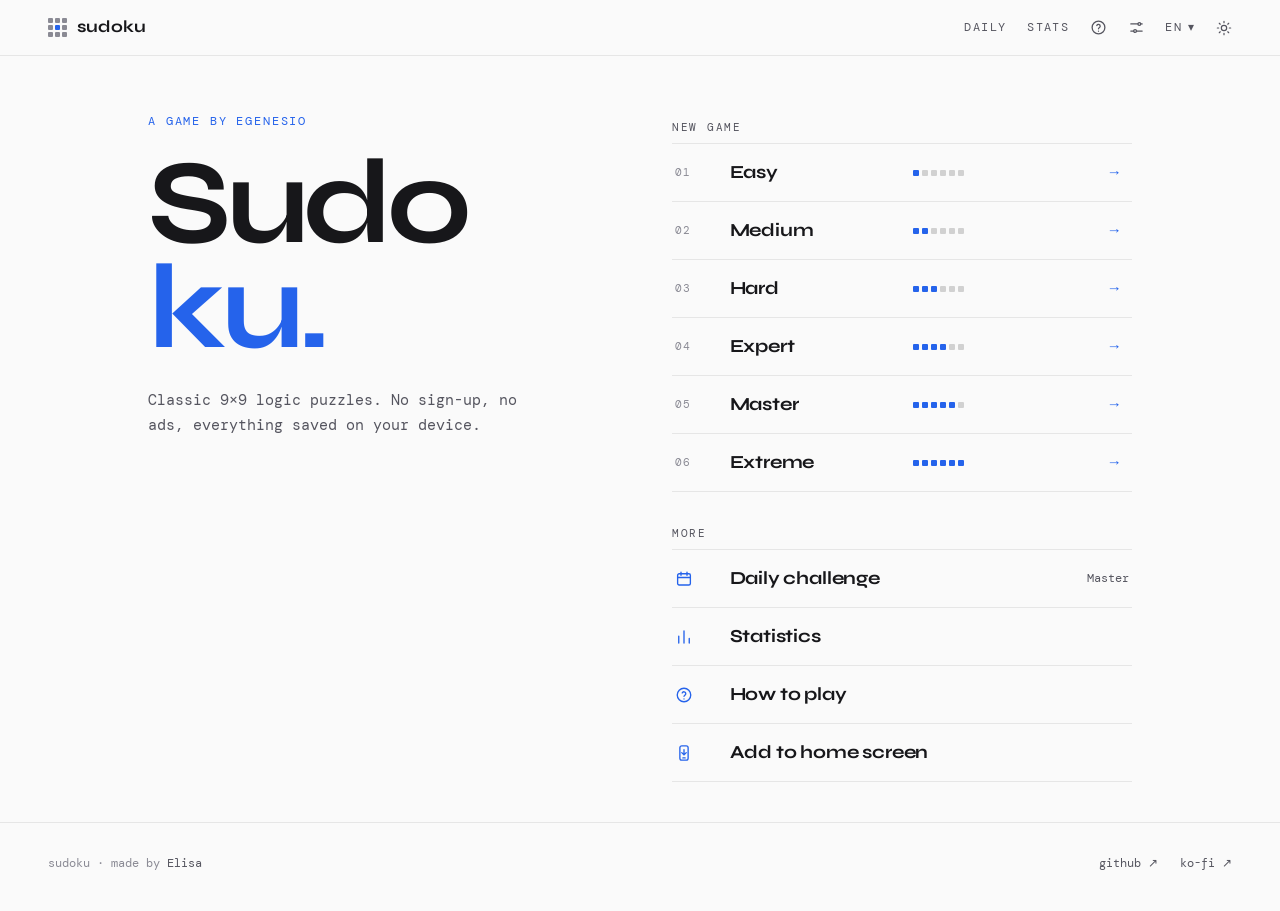
==== commit 48cd482a: ""Add to home screen" page with iOS, Android and desktop steps" ====
--- a/index.html
+++ b/index.html
@@ -155,6 +155,18 @@
                                     <span class="row__meta"></span>
                                 </button>
                             </li>
+                            <li>
+                                <a class="row" href="#/install">
+                                    <span class="row__idx">
+                                        <svg viewBox="0 0 24 24" aria-hidden="true">
+                                            <rect x="6.5" y="2.5" width="11" height="19" rx="2.5" />
+                                            <path d="M12 7.5v7M9 11.5l3 3 3-3M10.5 18.5h3" />
+                                        </svg>
+                                    </span>
+                                    <span class="row__name" data-i18n="install-title">Add to home screen</span>
+                                    <span class="row__meta" id="home-install-meta"></span>
+                                </a>
+                            </li>
                         </ul>
                     </div>
                 </div>
@@ -303,6 +315,108 @@
                     <button type="button" class="btn btn--ghost" id="stats-reset" data-i18n="reset-stats">
                         Reset statistics
                     </button>
+                </div>
+            </section>
+
+            <!-- INSTALL -->
+            <section id="screen-install" class="screen" data-screen="install">
+                <div class="page">
+                    <div class="page__head">
+                        <p class="tag" data-i18n="install-tag">Play it like an app</p>
+                        <h1 class="title title--page" data-i18n="install-title">Add to home screen</h1>
+                        <p class="lede" data-i18n="install-desc">
+                            Put Sudoku on your phone or computer: it opens full screen, gets its own icon and works
+                            offline.
+                        </p>
+                    </div>
+
+                    <div class="install-hero">
+                        <img class="install-hero__icon" src="icons/icon-192.png" alt="" width="72" height="72" />
+                        <div class="install-hero__text">
+                            <p class="install-hero__status" id="install-status"></p>
+                            <button type="button" class="btn" id="install-now" hidden data-i18n="install-btn">
+                                Install now
+                            </button>
+                        </div>
+                    </div>
+
+                    <div class="install-cards" id="install-cards">
+                        <article class="install-card" data-platform="ios">
+                            <header class="install-card__head">
+                                <svg viewBox="0 0 24 24" aria-hidden="true">
+                                    <rect x="6.5" y="2.5" width="11" height="19" rx="2.5" />
+                                    <path d="M10.5 18.5h3" />
+                                </svg>
+                                <h2 data-i18n="ios-title">iPhone &amp; iPad</h2>
+                                <span class="install-card__mine" data-i18n="this-device">This device</span>
+                            </header>
+                            <ol class="steps">
+                                <li data-i18n="ios-1">Open this site in Safari.</li>
+                                <li>
+                                    <span data-i18n="ios-2">Tap the Share button in the toolbar.</span>
+                                    <svg class="steps__glyph" viewBox="0 0 24 24" aria-hidden="true">
+                                        <path d="M12 3v12M8 7l4-4 4 4" />
+                                        <path d="M8 10H6.5A1.5 1.5 0 0 0 5 11.5v8A1.5 1.5 0 0 0 6.5 21h11a1.5 1.5 0 0 0 1.5-1.5v-8a1.5 1.5 0 0 0-1.5-1.5H16" />
+                                    </svg>
+                                </li>
+                                <li data-i18n="ios-3">Scroll down and tap “Add to Home Screen”.</li>
+                                <li data-i18n="ios-4">Tap “Add” in the top-right corner.</li>
+                            </ol>
+                            <p class="muted" data-i18n="ios-note">On iOS 16.4 or later it also works from the Share menu in Chrome, Edge and Firefox.</p>
+                        </article>
+
+                        <article class="install-card" data-platform="android">
+                            <header class="install-card__head">
+                                <svg viewBox="0 0 24 24" aria-hidden="true">
+                                    <rect x="6.5" y="2.5" width="11" height="19" rx="2" />
+                                    <path d="M6.5 6h11M6.5 18h11" />
+                                </svg>
+                                <h2 data-i18n="android-title">Android</h2>
+                                <span class="install-card__mine" data-i18n="this-device">This device</span>
+                            </header>
+                            <ol class="steps">
+                                <li data-i18n="and-1">Open this site in Chrome.</li>
+                                <li>
+                                    <span data-i18n="and-2">Tap the menu in the top-right corner.</span>
+                                    <svg class="steps__glyph" viewBox="0 0 24 24" aria-hidden="true">
+                                        <circle cx="12" cy="5" r="1.4" />
+                                        <circle cx="12" cy="12" r="1.4" />
+                                        <circle cx="12" cy="19" r="1.4" />
+                                    </svg>
+                                </li>
+                                <li data-i18n="and-3">Tap “Add to Home screen” or “Install app”.</li>
+                                <li data-i18n="and-4">Confirm with “Install”.</li>
+                            </ol>
+                            <p class="muted" data-i18n="and-note">Samsung Internet and Firefox have the same option in their menu.</p>
+                        </article>
+
+                        <article class="install-card" data-platform="desktop">
+                            <header class="install-card__head">
+                                <svg viewBox="0 0 24 24" aria-hidden="true">
+                                    <rect x="3" y="4" width="18" height="12" rx="2" />
+                                    <path d="M8 20h8M12 16v4" />
+                                </svg>
+                                <h2 data-i18n="desktop-title">Computer</h2>
+                                <span class="install-card__mine" data-i18n="this-device">This device</span>
+                            </header>
+                            <ol class="steps">
+                                <li data-i18n="desk-1">Open this site in Chrome or Edge.</li>
+                                <li>
+                                    <span data-i18n="desk-2">Click the install icon at the right end of the address bar.</span>
+                                    <svg class="steps__glyph" viewBox="0 0 24 24" aria-hidden="true">
+                                        <rect x="3" y="4" width="18" height="14" rx="2" />
+                                        <path d="M12 7.5v6M9.5 11l2.5 2.5 2.5-2.5" />
+                                    </svg>
+                                </li>
+                                <li data-i18n="desk-3">Click “Install”.</li>
+                            </ol>
+                            <p class="muted" data-i18n="desk-note">On a Mac with Safari 17 or later: File → Add to Dock.</p>
+                        </article>
+                    </div>
+
+                    <p class="install-tip muted" data-i18n="install-tip">
+                        Added it before? Remove the old icon and add it again to get the new one.
+                    </p>
                 </div>
             </section>
         </main>
--- a/css/style.css
+++ b/css/style.css
@@ -866,3 +866,112 @@
     .num__d { font-size: 2.1rem; }
     .notes-mode .num__d { font-size: 1.5rem; }
 }
+
+/* ─── INSTALL PAGE ───────────────────────────────────────── */
+.install-hero {
+    display: flex;
+    align-items: center;
+    gap: 1.1rem;
+    padding: 1rem 0 1.4rem;
+    border-top: 1px solid var(--line);
+    animation: up 0.6s 0.1s var(--ease) both;
+}
+.install-hero__icon {
+    flex: none;
+    width: 72px;
+    height: 72px;
+    border-radius: 18px;
+    box-shadow: 0 0 0 1px var(--line-hi), 0 10px 30px rgba(0, 0, 0, 0.25);
+    animation: icon-bob 3.2s 0.8s ease-in-out infinite;
+}
+.install-hero.done .install-hero__icon { animation: none; }
+.install-hero__text { display: flex; flex-direction: column; align-items: flex-start; gap: 0.7rem; }
+.install-hero__status { color: var(--mid); font-size: 0.88rem; max-width: 46ch; }
+.install-hero.done .install-hero__status { color: var(--ok); }
+.install-hero.done .install-hero__status::before { content: "✓ "; }
+
+.install-cards { display: grid; gap: 1rem; }
+.install-card {
+    position: relative;
+    padding: 1.1rem 1.1rem 1rem;
+    border: 1px solid var(--line);
+    border-radius: 12px;
+    background: var(--bg-raise);
+    animation: up 0.6s var(--ease) both;
+    animation-delay: calc(var(--k, 0) * 80ms + 150ms);
+    transition: border-color 0.3s, transform 0.35s var(--ease);
+}
+.install-card:hover { transform: translateY(-2px); }
+.install-card.mine { border-color: var(--accent-hi); background: var(--accent-lo); }
+.install-card__head { display: flex; align-items: center; gap: 0.6rem; margin-bottom: 0.6rem; }
+.install-card__head svg, .steps__glyph {
+    fill: none;
+    stroke: currentColor;
+    stroke-width: 1.8;
+    stroke-linecap: round;
+    stroke-linejoin: round;
+}
+.install-card__head svg { width: 20px; height: 20px; color: var(--accent); flex: none; }
+.install-card__head h2 { font-family: var(--syne); font-size: 1.25rem; letter-spacing: -0.02em; }
+.install-card__mine {
+    display: none;
+    margin-left: auto;
+    padding: 0.05rem 0.6rem;
+    border-radius: 999px;
+    background: var(--accent);
+    color: var(--accent-ink);
+    font-size: 0.62rem;
+    letter-spacing: 0.08em;
+    text-transform: uppercase;
+    white-space: nowrap;
+}
+.install-card.mine .install-card__mine { display: inline-block; animation: pop-in 0.5s 0.6s var(--spring) both; }
+
+.steps { counter-reset: s; margin-bottom: 0.7rem; }
+.steps li {
+    counter-increment: s;
+    position: relative;
+    display: flex;
+    align-items: center;
+    gap: 0.5rem;
+    min-height: 44px;
+    padding: 0.45rem 0 0.45rem 2.2rem;
+    border-bottom: 1px solid var(--line);
+    font-size: 0.86rem;
+    line-height: 1.5;
+}
+.steps li::before {
+    content: counter(s);
+    position: absolute;
+    left: 0;
+    top: 50%;
+    display: grid;
+    place-items: center;
+    width: 1.5rem;
+    height: 1.5rem;
+    margin-top: -0.75rem;
+    border-radius: 50%;
+    border: 1px solid var(--accent-hi);
+    color: var(--accent);
+    font-size: 0.7rem;
+}
+.install-card.mine .steps li::before { background: var(--accent); border-color: var(--accent); color: var(--accent-ink); }
+.steps__glyph {
+    flex: none;
+    width: 26px;
+    height: 26px;
+    padding: 4px;
+    margin-left: auto;
+    border-radius: 6px;
+    background: var(--bg);
+    border: 1px solid var(--line-hi);
+    color: var(--accent);
+}
+.install-card .muted { font-size: 0.76rem; }
+.install-tip { margin-top: 1.4rem; }
+
+@keyframes icon-bob { 0%, 100% { transform: none; } 50% { transform: translateY(-4px) rotate(-2deg); } }
+
+@media (min-width: 960px) {
+    .install-cards { grid-template-columns: repeat(3, 1fr); align-items: start; }
+}
